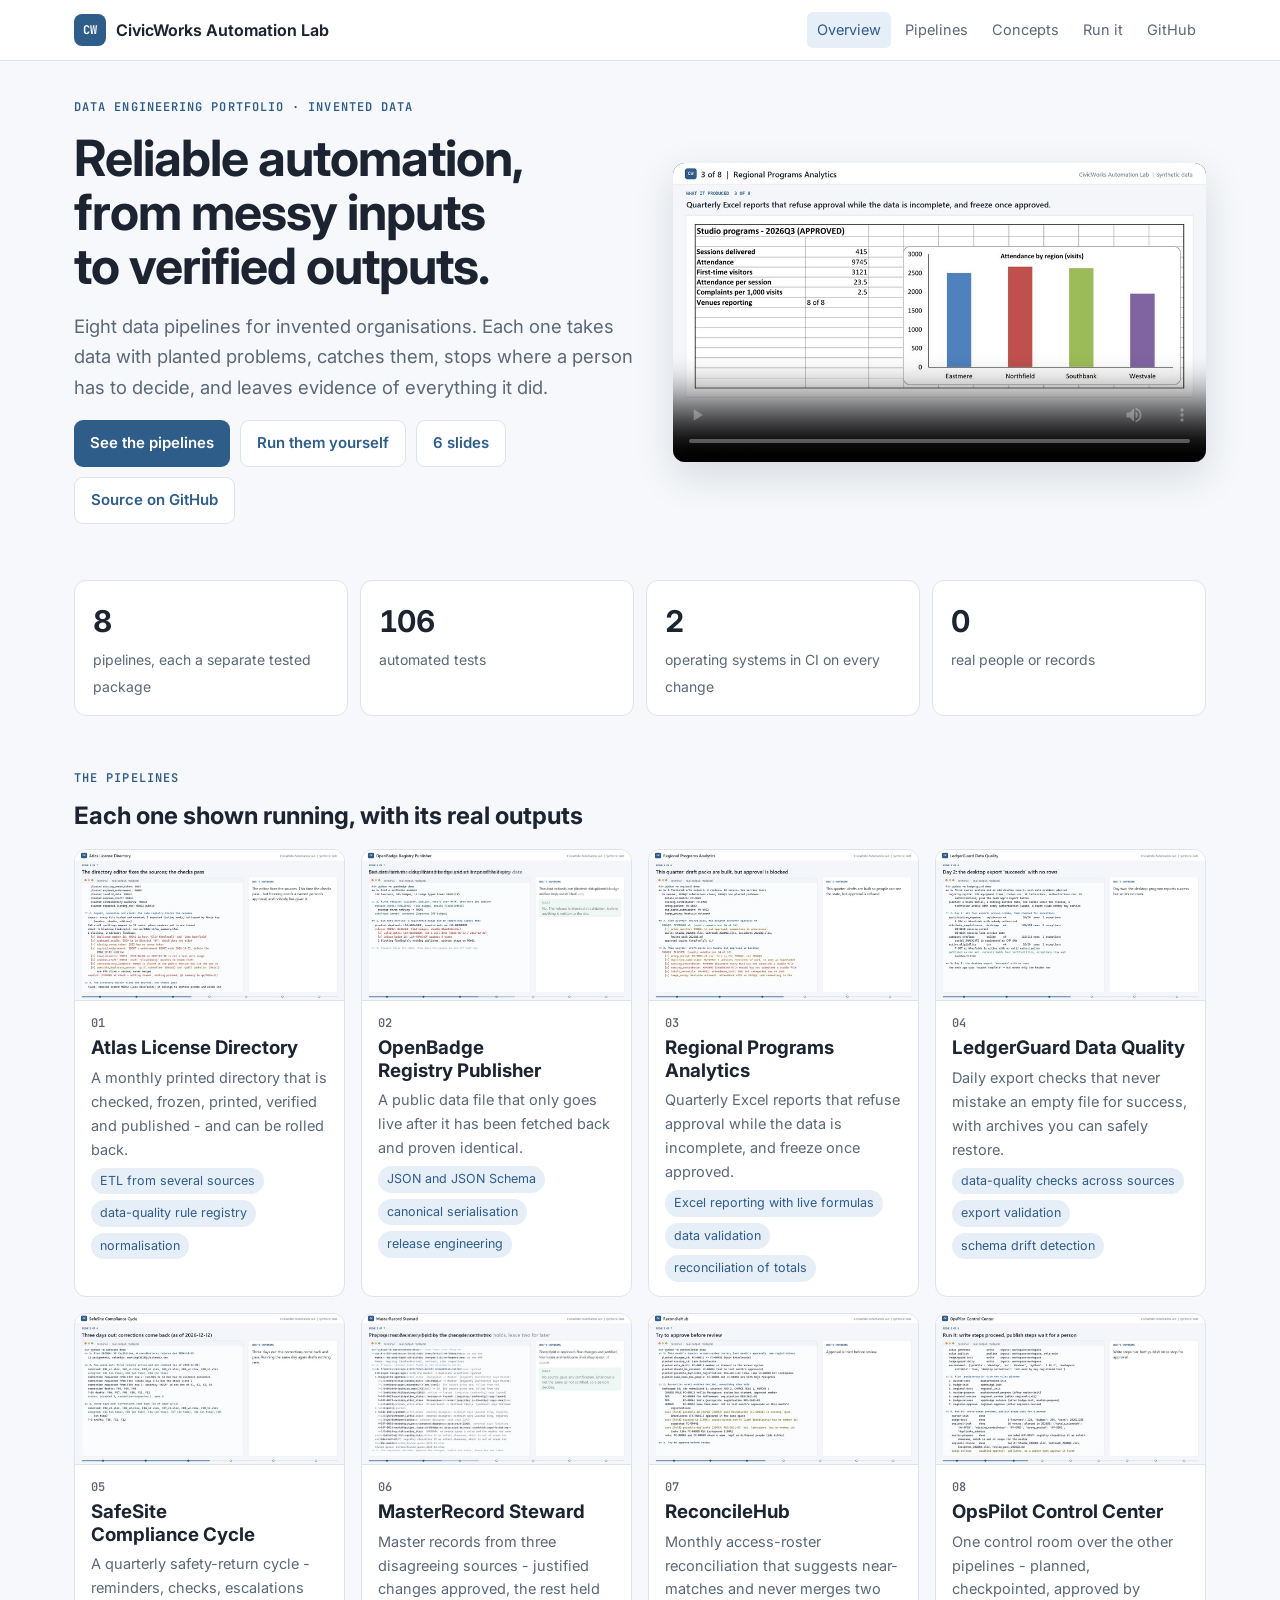
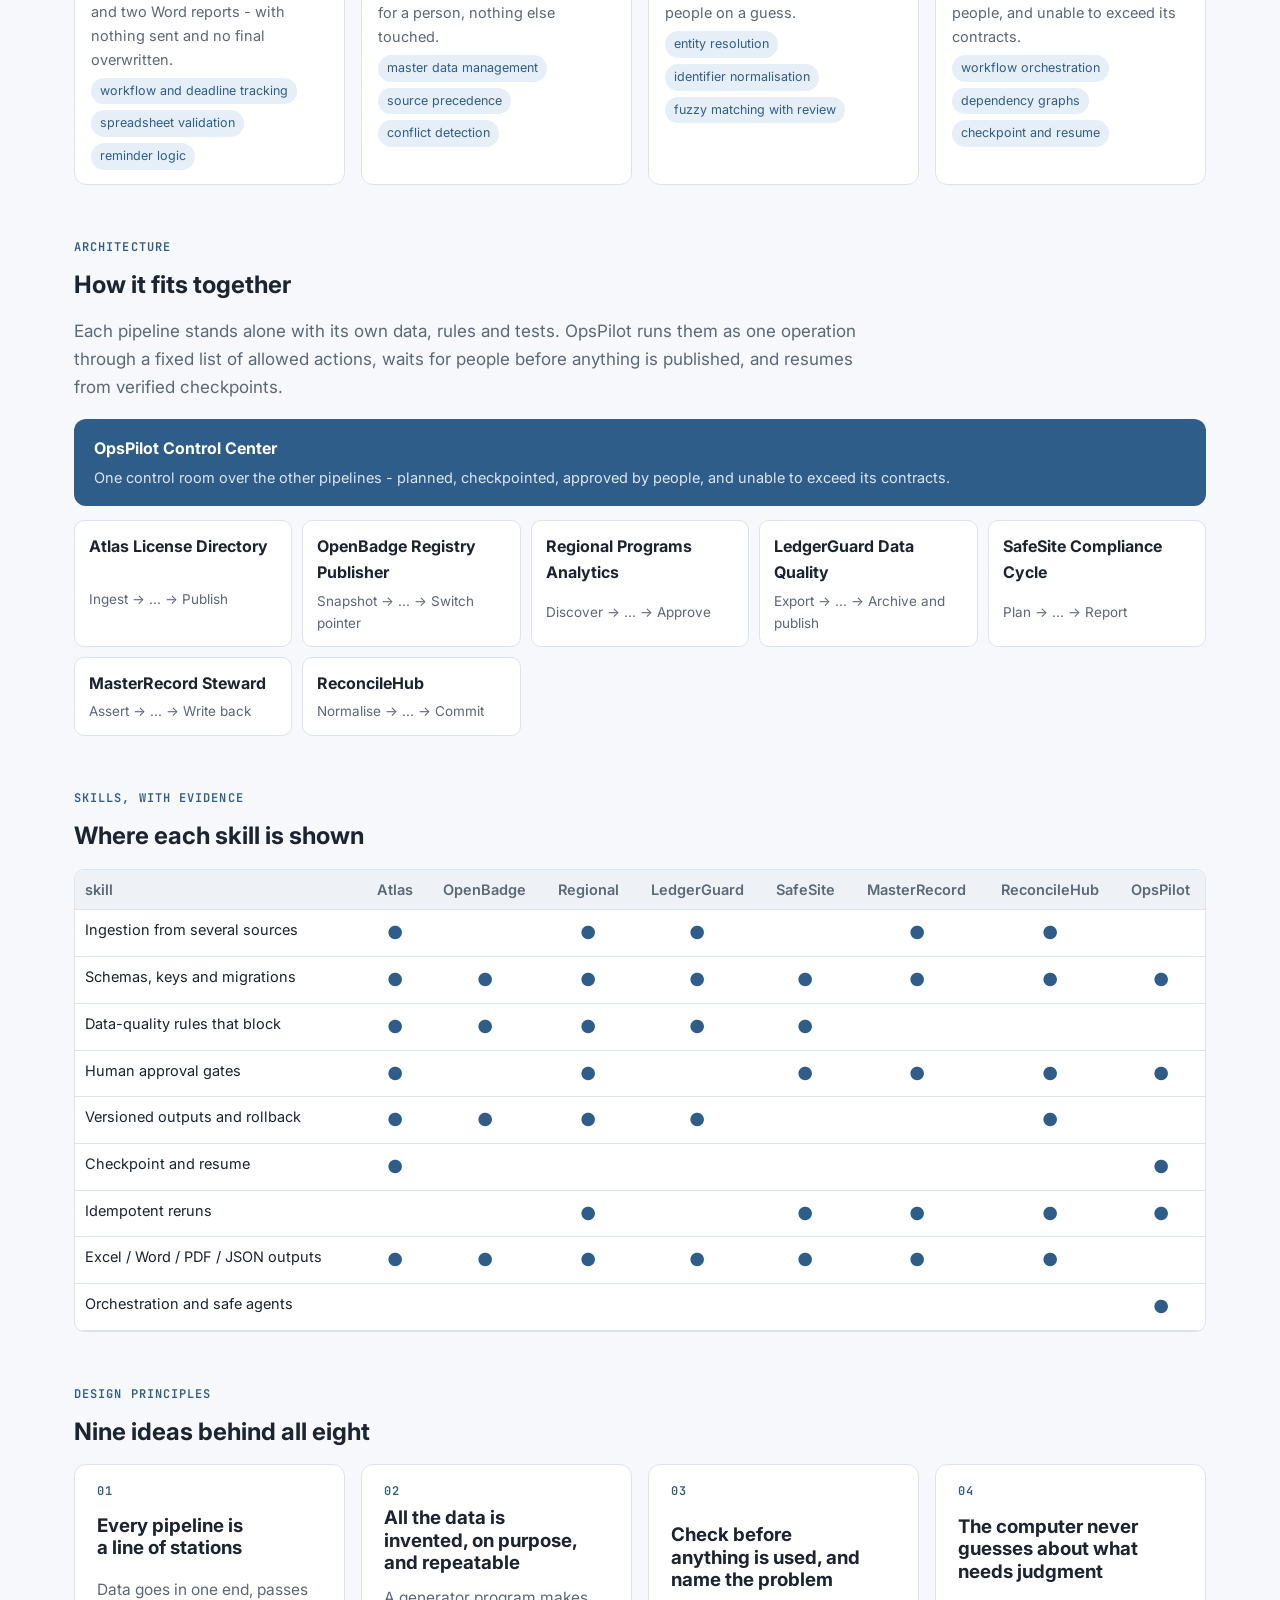
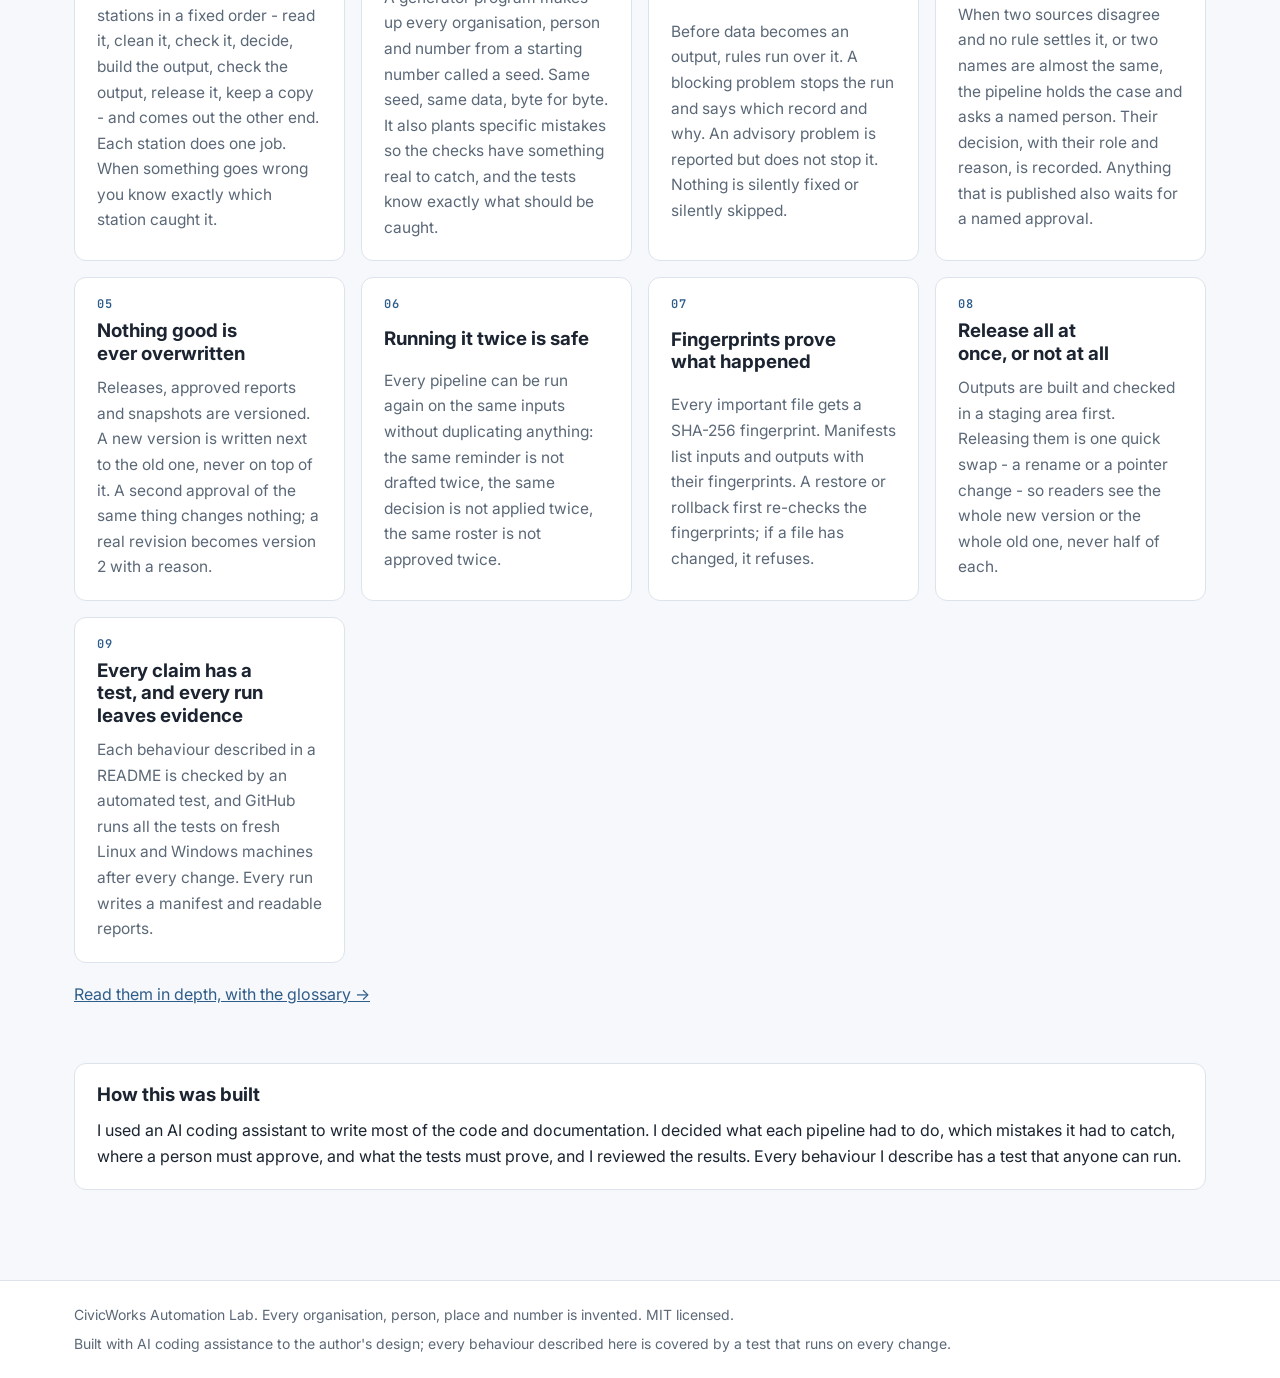
==== docs/index.html @ 3dd5e1bd "Presentation site, CivicWorks Lab, plain-language guides and narrated videos - docs/: GitHub Pages s" ====
<!doctype html><html lang="en"><head><meta charset="utf-8">
<meta name="viewport" content="width=device-width, initial-scale=1"><title>CivicWorks Automation Lab</title>
<meta name="description" content="Eight tested data pipelines on invented data: validation, approvals, rollback, orchestration.">
<link rel="preconnect" href="https://fonts.googleapis.com"><link rel="stylesheet" href="https://fonts.googleapis.com/css2?family=Inter:wght@400;500;600;700&family=JetBrains+Mono:wght@400;600&display=swap">
<link rel="stylesheet" href="assets/site.css"></head><body>
<header class="top"><div class="in"><a class="brand" href="index.html"><i>CW</i>CivicWorks Automation Lab</a><nav><a href="index.html" class="on">Overview</a><a href="index.html#pipelines" class="">Pipelines</a><a href="learn.html" class="">Concepts</a><a href="run.html" class="">Run it</a><a href="https://github.com/data-dl/civicworks-automation-lab" class="">GitHub</a></nav></div></header>
<main>
<section class="hero"><div style="display:grid;gap:18px"><span class="eyebrow">Data engineering portfolio &middot; invented data</span>
  <h1>Reliable automation, from messy inputs to verified outputs.</h1>
  <p class="lede">Eight data pipelines for invented organisations. Each one takes data with planted problems, catches them,
  stops where a person has to decide, and leaves evidence of everything it did.</p>
  <div class="ctas"><a class="btn" href="#pipelines">See the pipelines</a><a class="btn ghost" href="run.html">Run them yourself</a><a class="btn ghost" href="slides.html">6 slides</a>
  <a class="btn ghost" href="https://github.com/data-dl/civicworks-automation-lab">Source on GitHub</a></div></div>
  <video controls preload="metadata" poster="videos/overview-poster.jpg" src="videos/overview.mp4"></video></section>
<section class="stats"><div class="stat"><b>8</b><span>pipelines, each a separate tested package</span></div>
  <div class="stat"><b>106</b><span>automated tests</span></div><div class="stat"><b>2</b><span>operating systems in CI on every change</span></div>
  <div class="stat"><b>0</b><span>real people or records</span></div></section>
<section id="pipelines"><span class="eyebrow">The pipelines</span><h2>Each one shown running, with its real outputs</h2>
  <div class="grid"><a class="card" href="p/atlas.html"><img src="videos/atlas-poster.jpg" alt="" loading="lazy">
      <div class="b"><span class="n">01</span><h3>Atlas License Directory</h3><p>A monthly printed directory that is checked, frozen, printed, verified and published - and can be rolled back.</p>
      <div class="chips"><span class="chip">ETL from several sources</span><span class="chip">data-quality rule registry</span><span class="chip">normalisation</span></div></div></a><a class="card" href="p/openbadge.html"><img src="videos/openbadge-poster.jpg" alt="" loading="lazy">
      <div class="b"><span class="n">02</span><h3>OpenBadge Registry Publisher</h3><p>A public data file that only goes live after it has been fetched back and proven identical.</p>
      <div class="chips"><span class="chip">JSON and JSON Schema</span><span class="chip">canonical serialisation</span><span class="chip">release engineering</span></div></div></a><a class="card" href="p/regional.html"><img src="videos/regional-poster.jpg" alt="" loading="lazy">
      <div class="b"><span class="n">03</span><h3>Regional Programs Analytics</h3><p>Quarterly Excel reports that refuse approval while the data is incomplete, and freeze once approved.</p>
      <div class="chips"><span class="chip">Excel reporting with live formulas</span><span class="chip">data validation</span><span class="chip">reconciliation of totals</span></div></div></a><a class="card" href="p/ledgerguard.html"><img src="videos/ledgerguard-poster.jpg" alt="" loading="lazy">
      <div class="b"><span class="n">04</span><h3>LedgerGuard Data Quality</h3><p>Daily export checks that never mistake an empty file for success, with archives you can safely restore.</p>
      <div class="chips"><span class="chip">data-quality checks across sources</span><span class="chip">export validation</span><span class="chip">schema drift detection</span></div></div></a><a class="card" href="p/safesite.html"><img src="videos/safesite-poster.jpg" alt="" loading="lazy">
      <div class="b"><span class="n">05</span><h3>SafeSite Compliance Cycle</h3><p>A quarterly safety-return cycle - reminders, checks, escalations and two Word reports - with nothing sent and no final overwritten.</p>
      <div class="chips"><span class="chip">workflow and deadline tracking</span><span class="chip">spreadsheet validation</span><span class="chip">reminder logic</span></div></div></a><a class="card" href="p/masterrecord.html"><img src="videos/masterrecord-poster.jpg" alt="" loading="lazy">
      <div class="b"><span class="n">06</span><h3>MasterRecord Steward</h3><p>Master records from three disagreeing sources - justified changes approved, the rest held for a person, nothing else touched.</p>
      <div class="chips"><span class="chip">master data management</span><span class="chip">source precedence</span><span class="chip">conflict detection</span></div></div></a><a class="card" href="p/reconcilehub.html"><img src="videos/reconcilehub-poster.jpg" alt="" loading="lazy">
      <div class="b"><span class="n">07</span><h3>ReconcileHub</h3><p>Monthly access-roster reconciliation that suggests near-matches and never merges two people on a guess.</p>
      <div class="chips"><span class="chip">entity resolution</span><span class="chip">identifier normalisation</span><span class="chip">fuzzy matching with review</span></div></div></a><a class="card" href="p/opspilot.html"><img src="videos/opspilot-poster.jpg" alt="" loading="lazy">
      <div class="b"><span class="n">08</span><h3>OpsPilot Control Center</h3><p>One control room over the other pipelines - planned, checkpointed, approved by people, and unable to exceed its contracts.</p>
      <div class="chips"><span class="chip">workflow orchestration</span><span class="chip">dependency graphs</span><span class="chip">checkpoint and resume</span></div></div></a></div></section>
<section><span class="eyebrow">Architecture</span><h2>How it fits together</h2>
  <p class="lede">Each pipeline stands alone with its own data, rules and tests. OpsPilot runs them as one operation through a fixed list of
  allowed actions, waits for people before anything is published, and resumes from verified checkpoints.</p><div class="arch"><div class="ops"><b>OpsPilot Control Center</b><span>One control room over the other pipelines - planned, checkpointed, approved by people, and unable to exceed its contracts.</span></div>
      <div class="row"><a class="p" href="p/atlas.html"><b>Atlas License Directory</b><span>Ingest &rarr; ... &rarr; Publish</span></a><a class="p" href="p/openbadge.html"><b>OpenBadge Registry Publisher</b><span>Snapshot &rarr; ... &rarr; Switch pointer</span></a><a class="p" href="p/regional.html"><b>Regional Programs Analytics</b><span>Discover &rarr; ... &rarr; Approve</span></a><a class="p" href="p/ledgerguard.html"><b>LedgerGuard Data Quality</b><span>Export &rarr; ... &rarr; Archive and publish</span></a><a class="p" href="p/safesite.html"><b>SafeSite Compliance Cycle</b><span>Plan &rarr; ... &rarr; Report</span></a><a class="p" href="p/masterrecord.html"><b>MasterRecord Steward</b><span>Assert &rarr; ... &rarr; Write back</span></a><a class="p" href="p/reconcilehub.html"><b>ReconcileHub</b><span>Normalise &rarr; ... &rarr; Commit</span></a></div></div></section>
<section><span class="eyebrow">Skills, with evidence</span><h2>Where each skill is shown</h2><div class="scroll"><table class="matrix"><tr><th>skill</th><th>Atlas</th><th>OpenBadge</th><th>Regional</th><th>LedgerGuard</th><th>SafeSite</th><th>MasterRecord</th><th>ReconcileHub</th><th>OpsPilot</th></tr><tr><td>Ingestion from several sources</td><td><span class=dot>&#9679;</span></td><td></td><td><span class=dot>&#9679;</span></td><td><span class=dot>&#9679;</span></td><td></td><td><span class=dot>&#9679;</span></td><td><span class=dot>&#9679;</span></td><td></td></tr><tr><td>Schemas, keys and migrations</td><td><span class=dot>&#9679;</span></td><td><span class=dot>&#9679;</span></td><td><span class=dot>&#9679;</span></td><td><span class=dot>&#9679;</span></td><td><span class=dot>&#9679;</span></td><td><span class=dot>&#9679;</span></td><td><span class=dot>&#9679;</span></td><td><span class=dot>&#9679;</span></td></tr><tr><td>Data-quality rules that block</td><td><span class=dot>&#9679;</span></td><td><span class=dot>&#9679;</span></td><td><span class=dot>&#9679;</span></td><td><span class=dot>&#9679;</span></td><td><span class=dot>&#9679;</span></td><td></td><td></td><td></td></tr><tr><td>Human approval gates</td><td><span class=dot>&#9679;</span></td><td></td><td><span class=dot>&#9679;</span></td><td></td><td><span class=dot>&#9679;</span></td><td><span class=dot>&#9679;</span></td><td><span class=dot>&#9679;</span></td><td><span class=dot>&#9679;</span></td></tr><tr><td>Versioned outputs and rollback</td><td><span class=dot>&#9679;</span></td><td><span class=dot>&#9679;</span></td><td><span class=dot>&#9679;</span></td><td><span class=dot>&#9679;</span></td><td></td><td></td><td><span class=dot>&#9679;</span></td><td></td></tr><tr><td>Checkpoint and resume</td><td><span class=dot>&#9679;</span></td><td></td><td></td><td></td><td></td><td></td><td></td><td><span class=dot>&#9679;</span></td></tr><tr><td>Idempotent reruns</td><td></td><td></td><td><span class=dot>&#9679;</span></td><td></td><td><span class=dot>&#9679;</span></td><td><span class=dot>&#9679;</span></td><td><span class=dot>&#9679;</span></td><td><span class=dot>&#9679;</span></td></tr><tr><td>Excel / Word / PDF / JSON outputs</td><td><span class=dot>&#9679;</span></td><td><span class=dot>&#9679;</span></td><td><span class=dot>&#9679;</span></td><td><span class=dot>&#9679;</span></td><td><span class=dot>&#9679;</span></td><td><span class=dot>&#9679;</span></td><td><span class=dot>&#9679;</span></td><td></td></tr><tr><td>Orchestration and safe agents</td><td></td><td></td><td></td><td></td><td></td><td></td><td></td><td><span class=dot>&#9679;</span></td></tr></table></div></section>
<section><span class="eyebrow">Design principles</span><h2>Nine ideas behind all eight</h2><div class="grid"><div class="panel"><span class="eyebrow">01</span><h3>Every pipeline is a line of stations</h3><p class="lede" style="font-size:15.5px">Data goes in one end, passes stations in a fixed order - read it, clean it, check it, decide, build the output, check the output, release it, keep a copy - and comes out the other end. Each station does one job. When something goes wrong you know exactly which station caught it.</p></div><div class="panel"><span class="eyebrow">02</span><h3>All the data is invented, on purpose, and repeatable</h3><p class="lede" style="font-size:15.5px">A generator program makes up every organisation, person and number from a starting number called a seed. Same seed, same data, byte for byte. It also plants specific mistakes so the checks have something real to catch, and the tests know exactly what should be caught.</p></div><div class="panel"><span class="eyebrow">03</span><h3>Check before anything is used, and name the problem</h3><p class="lede" style="font-size:15.5px">Before data becomes an output, rules run over it. A blocking problem stops the run and says which record and why. An advisory problem is reported but does not stop it. Nothing is silently fixed or silently skipped.</p></div><div class="panel"><span class="eyebrow">04</span><h3>The computer never guesses about what needs judgment</h3><p class="lede" style="font-size:15.5px">When two sources disagree and no rule settles it, or two names are almost the same, the pipeline holds the case and asks a named person. Their decision, with their role and reason, is recorded. Anything that is published also waits for a named approval.</p></div><div class="panel"><span class="eyebrow">05</span><h3>Nothing good is ever overwritten</h3><p class="lede" style="font-size:15.5px">Releases, approved reports and snapshots are versioned. A new version is written next to the old one, never on top of it. A second approval of the same thing changes nothing; a real revision becomes version 2 with a reason.</p></div><div class="panel"><span class="eyebrow">06</span><h3>Running it twice is safe</h3><p class="lede" style="font-size:15.5px">Every pipeline can be run again on the same inputs without duplicating anything: the same reminder is not drafted twice, the same decision is not applied twice, the same roster is not approved twice.</p></div><div class="panel"><span class="eyebrow">07</span><h3>Fingerprints prove what happened</h3><p class="lede" style="font-size:15.5px">Every important file gets a SHA-256 fingerprint. Manifests list inputs and outputs with their fingerprints. A restore or rollback first re-checks the fingerprints; if a file has changed, it refuses.</p></div><div class="panel"><span class="eyebrow">08</span><h3>Release all at once, or not at all</h3><p class="lede" style="font-size:15.5px">Outputs are built and checked in a staging area first. Releasing them is one quick swap - a rename or a pointer change - so readers see the whole new version or the whole old one, never half of each.</p></div><div class="panel"><span class="eyebrow">09</span><h3>Every claim has a test, and every run leaves evidence</h3><p class="lede" style="font-size:15.5px">Each behaviour described in a README is checked by an automated test, and GitHub runs all the tests on fresh Linux and Windows machines after every change. Every run writes a manifest and readable reports.</p></div></div>
  <p><a href="learn.html">Read them in depth, with the glossary &rarr;</a></p></section>
<section class="panel"><h3>How this was built</h3><p>I used an AI coding assistant to write most of the code and documentation. I decided what each pipeline had to do, which mistakes it had to catch, where a person must approve, and what the tests must prove, and I reviewed the results. Every behaviour I describe has a test that anyone can run.</p></section>
</main>
<footer><div class="in"><span>CivicWorks Automation Lab. Every organisation, person, place and number is invented. MIT licensed.</span>
<span>Built with AI coding assistance to the author's design; every behaviour described here is covered by a test that runs on every change.</span></div></footer>
</body></html>
---- docs/assets/site.css ----
:root{--bg:#f6f8fb;--panel:#fff;--ink:#1b2430;--muted:#5b6877;--line:#dde3ea;--soft:#eef2f7;--accent:#2f5d8a;
--accent-soft:#e6eef7;--ok:#2d6f57;--warn:#8a6214;--bad:#a8402f;--sans:"Inter","Segoe UI",system-ui,-apple-system,sans-serif;
--mono:"JetBrains Mono","Cascadia Mono",Consolas,monospace}
*{box-sizing:border-box}body{margin:0;background:var(--bg);color:var(--ink);font:16px/1.65 var(--sans)}
a{color:var(--accent)}h1,h2,h3{line-height:1.2;text-wrap:balance;margin:0}p{margin:0}
.top{position:sticky;top:0;z-index:5;background:rgba(255,255,255,.94);backdrop-filter:blur(8px);border-bottom:1px solid var(--line)}
.top .in{max-width:1180px;margin:0 auto;padding:12px 24px;display:flex;align-items:center;gap:22px}
.brand{display:flex;align-items:center;gap:10px;text-decoration:none;color:var(--ink);font-weight:650}
.brand i{width:32px;height:32px;border-radius:8px;background:var(--accent);color:#fff;display:grid;place-items:center;
font:700 12px var(--mono);font-style:normal}
.top nav{display:flex;gap:4px;flex-wrap:wrap;margin-left:auto}.top nav a{padding:6px 10px;border-radius:6px;text-decoration:none;
color:var(--muted);font-size:14.5px}.top nav a:hover,.top nav a.on{background:var(--accent-soft);color:var(--accent)}
main{max-width:1180px;margin:0 auto;padding:40px 24px 90px;display:grid;gap:56px}
section{display:grid;gap:18px;min-width:0}
.eyebrow{font:600 12px/1 var(--mono);letter-spacing:.09em;text-transform:uppercase;color:var(--accent)}
.hero{display:grid;grid-template-columns:minmax(0,1.05fr) minmax(0,1fr);gap:40px;align-items:center}
.hero h1{font-size:clamp(32px,4.4vw,50px);letter-spacing:-.02em;line-height:1.08}
.hero .lede{font-size:18.5px;color:var(--muted);max-width:60ch}
.lede{color:var(--muted);font-size:17px;max-width:72ch}
.ctas{display:flex;gap:10px;flex-wrap:wrap}
.btn{display:inline-flex;align-items:center;gap:8px;padding:10px 16px;border-radius:9px;background:var(--accent);color:#fff;
text-decoration:none;font-weight:600;font-size:15px}.btn.ghost{background:var(--panel);color:var(--accent);border:1px solid var(--line)}
video{width:100%;border-radius:12px;background:#0e1520;aspect-ratio:16/9;box-shadow:0 14px 40px rgba(27,36,48,.14)}
.stats{display:grid;grid-template-columns:repeat(auto-fit,minmax(160px,1fr));gap:12px}
.stat{background:var(--panel);border:1px solid var(--line);border-radius:12px;padding:16px 18px}
.stat b{display:block;font-size:30px;letter-spacing:-.02em;font-variant-numeric:tabular-nums}.stat span{color:var(--muted);font-size:14px}
.grid{display:grid;grid-template-columns:repeat(auto-fill,minmax(270px,1fr));gap:16px}
.card{background:var(--panel);border:1px solid var(--line);border-radius:12px;overflow:hidden;display:grid;align-content:start;min-width:0}
a.card{text-decoration:none;color:var(--ink);transition:transform .15s,border-color .15s}a.card:hover{transform:translateY(-2px);border-color:var(--accent)}
.card img{width:100%;aspect-ratio:16/9;object-fit:cover;display:block;border-bottom:1px solid var(--line)}
.card .b{padding:14px 16px;display:grid;gap:6px}.card .n{font:600 12px var(--mono);color:var(--muted)}.card p{color:var(--muted);font-size:14.5px}
.chips{display:flex;flex-wrap:wrap;gap:6px}.chip{font-size:12.5px;padding:3px 9px;border-radius:99px;background:var(--accent-soft);color:var(--accent)}
.panel{background:var(--panel);border:1px solid var(--line);border-radius:12px;padding:20px 22px;display:grid;gap:10px;min-width:0}
.two{display:grid;grid-template-columns:minmax(0,1fr) minmax(0,1fr);gap:16px}
.flow{display:grid;grid-template-columns:repeat(auto-fit,minmax(150px,1fr));gap:10px;counter-reset:s}
.flow div{background:var(--panel);border:1px solid var(--line);border-radius:10px;padding:12px 14px;display:grid;gap:4px;position:relative}
.flow div::before{counter-increment:s;content:counter(s);font:600 12px var(--mono);color:var(--accent)}
.flow b{font-size:15px}.flow span{font-size:14px;color:var(--muted)}.flow small{font:12px var(--mono);color:var(--accent)}
table{border-collapse:collapse;width:100%;font-size:14.5px}th,td{text-align:left;padding:8px 10px;border-bottom:1px solid var(--line);vertical-align:top}
th{color:var(--muted);font-weight:600;background:var(--soft)}.scroll{overflow-x:auto;border:1px solid var(--line);border-radius:10px;background:var(--panel)}
code{font:13.5px var(--mono);background:var(--soft);padding:1px 5px;border-radius:4px}
pre{font:13.5px/1.6 var(--mono);background:#f9fbfd;border:1px solid var(--line);border-radius:10px;padding:14px 16px;overflow-x:auto;margin:0}
.erd{display:grid;grid-template-columns:repeat(auto-fill,minmax(250px,1fr));gap:12px}
.erd .t{background:var(--panel);border:1px solid var(--line);border-radius:10px;overflow:hidden}
.erd h4{margin:0;padding:8px 12px;background:var(--accent-soft);color:var(--accent);font:600 14px var(--mono)}
.erd ul{list-style:none;margin:0;padding:8px 12px;font:12.8px/1.7 var(--mono)}.erd .pk{color:var(--accent);font-weight:700}
.erd .fk{color:var(--warn)}.erd em{font-style:normal;color:var(--muted)}
.gallery{display:grid;gap:22px}.gallery figure{margin:0;background:var(--panel);border:1px solid var(--line);border-radius:12px;overflow:hidden}
.gallery img{width:100%;display:block;max-height:640px;object-fit:contain;object-position:top;background:#fff}
.gallery figcaption{padding:10px 14px;color:var(--muted);font-size:14.5px;border-top:1px solid var(--line)}
.decision{background:var(--panel);border:1px solid var(--line);border-left:4px solid var(--accent);border-radius:0 10px 10px 0;padding:14px 18px;display:grid;gap:4px}
.decision .vs{color:var(--muted);font-size:14px}
.qa{background:var(--panel);border:1px solid var(--line);border-radius:10px;padding:14px 18px;display:grid;gap:8px}
.qa b{font-size:15.5px}.qa p{background:var(--soft);padding:8px 12px;border-radius:7px;font-size:15px}
.qa small{display:block;font:600 11px var(--mono);letter-spacing:.06em;text-transform:uppercase;color:var(--accent)}
.arch{display:grid;gap:14px}.arch .ops{background:var(--accent);color:#fff;border-radius:12px;padding:16px 20px;display:grid;gap:4px}
.arch .ops span{color:#dbe6f2;font-size:14.5px}.arch .row{display:grid;grid-template-columns:repeat(auto-fit,minmax(200px,1fr));gap:10px}
.arch .p{background:var(--panel);border:1px solid var(--line);border-radius:10px;padding:12px 14px;display:grid;gap:4px;text-decoration:none;color:var(--ink)}
.arch .p span{color:var(--muted);font-size:13.5px}
.matrix td,.matrix th{text-align:center}.matrix td:first-child,.matrix th:first-child{text-align:left}.dot{color:var(--accent);font-size:18px}
.gloss{display:grid;grid-template-columns:repeat(auto-fill,minmax(300px,1fr));gap:10px}
.gloss div{background:var(--panel);border:1px solid var(--line);border-radius:10px;padding:12px 14px}.gloss b{display:block}
.gloss span{color:var(--muted);font-size:14.5px}.gloss i{display:block;font-style:normal;color:var(--accent);font-size:13.5px;margin-top:4px}
.stepnav{display:flex;flex-wrap:wrap;gap:6px}.stepnav button{width:34px;height:34px;border-radius:50%;border:1px solid var(--line);
background:var(--panel);color:var(--muted);font:600 13px var(--mono);cursor:pointer}.stepnav button.on{background:var(--accent);color:#fff;border-color:var(--accent)}
.pred{background:#f7eedb;border-radius:8px;padding:10px 14px}.ans{background:#e4f1ec;border-radius:8px;padding:10px 14px}
.term{max-height:380px;white-space:pre-wrap}.term .bad{color:var(--bad)}.term .ok{color:var(--ok)}.term .warn{color:var(--warn)}
button.btn{border:none;cursor:pointer;font:inherit}button.btn.ghost{border:1px solid var(--line)}button:disabled{opacity:.4;cursor:default}
.deck{position:fixed;inset:0;background:var(--bg);display:grid;grid-template-rows:1fr auto}.slide{display:none;padding:6vh 8vw;align-content:center;gap:22px}
.slide.on{display:grid}.slide h1{font-size:clamp(34px,5vw,58px);letter-spacing:-.02em}.slide .lede{font-size:clamp(17px,1.6vw,21px)}
.deckbar{display:flex;justify-content:space-between;align-items:center;padding:12px 24px;border-top:1px solid var(--line);background:var(--panel);color:var(--muted)}
footer{border-top:1px solid var(--line);background:var(--panel)}footer .in{max-width:1180px;margin:0 auto;padding:22px 24px;color:var(--muted);font-size:14px;display:grid;gap:6px}
@media(max-width:860px){.hero,.two{grid-template-columns:1fr}.top .in{flex-wrap:wrap}}
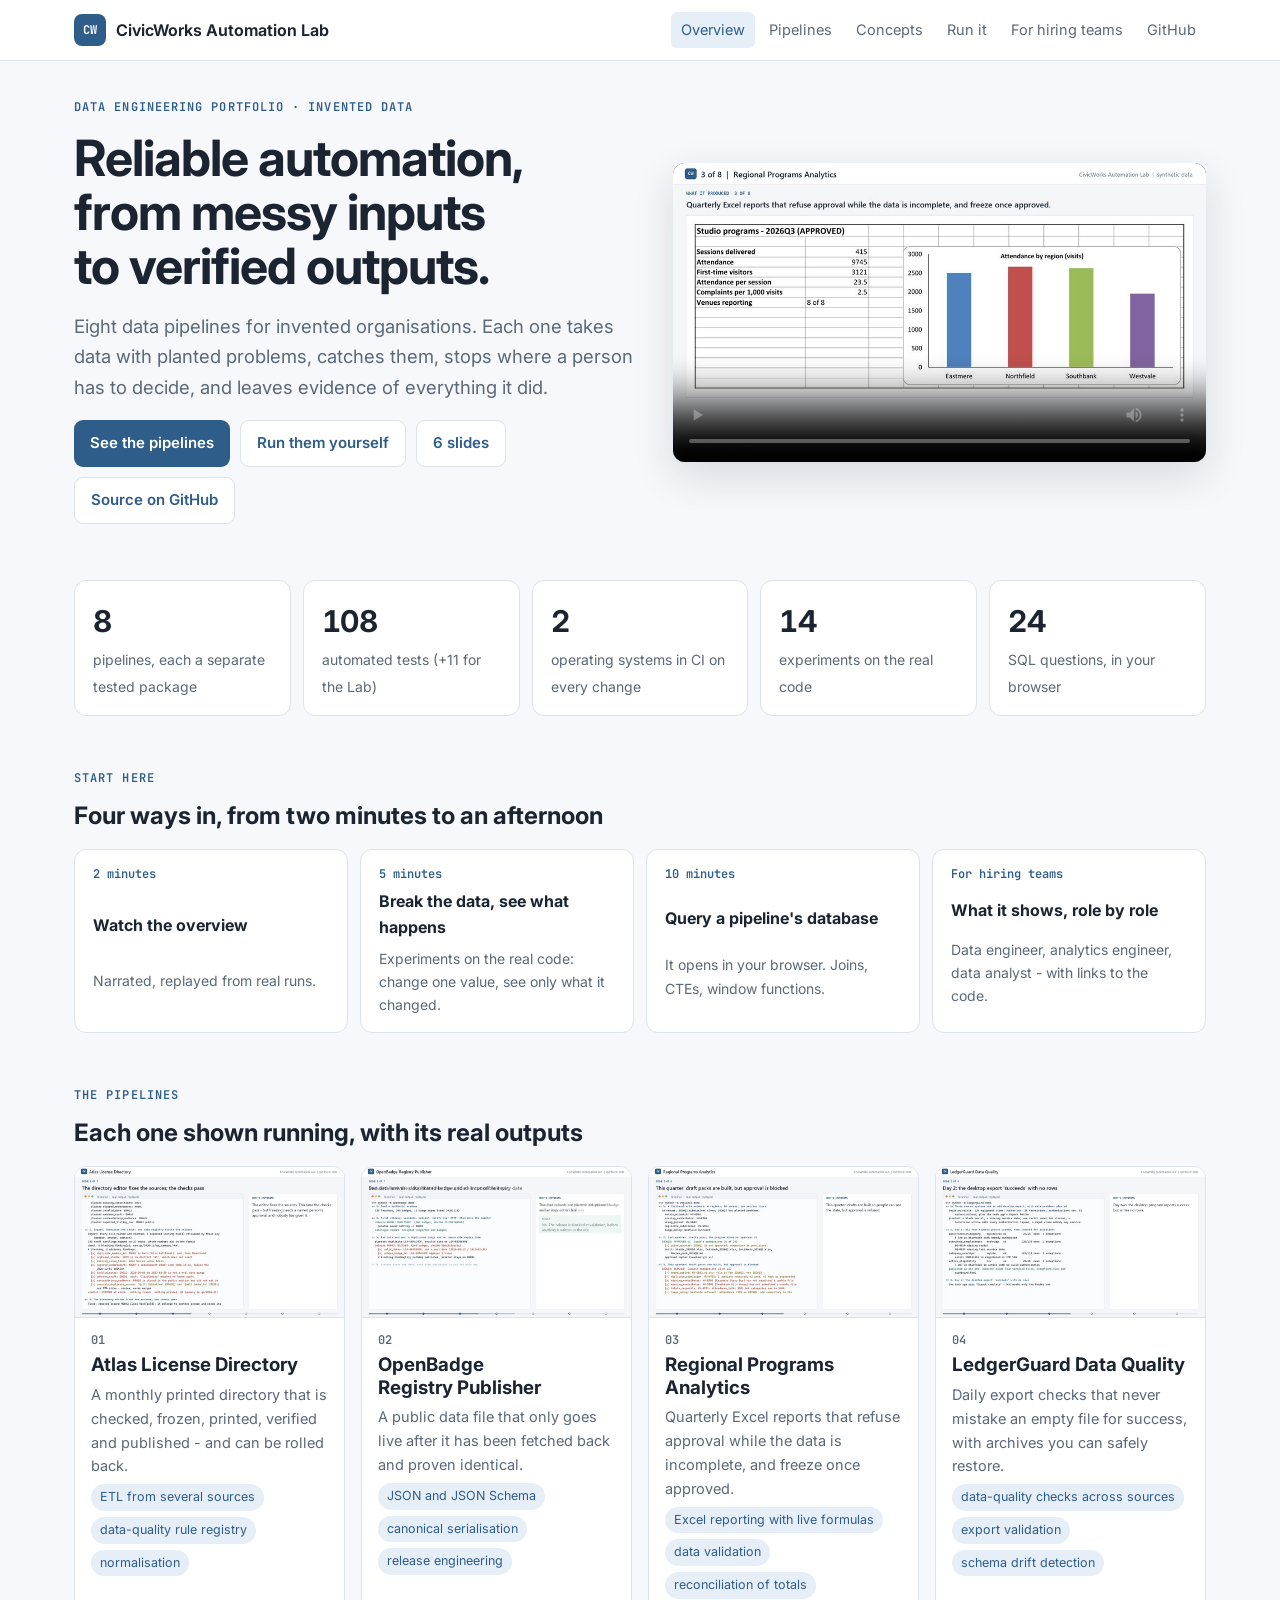
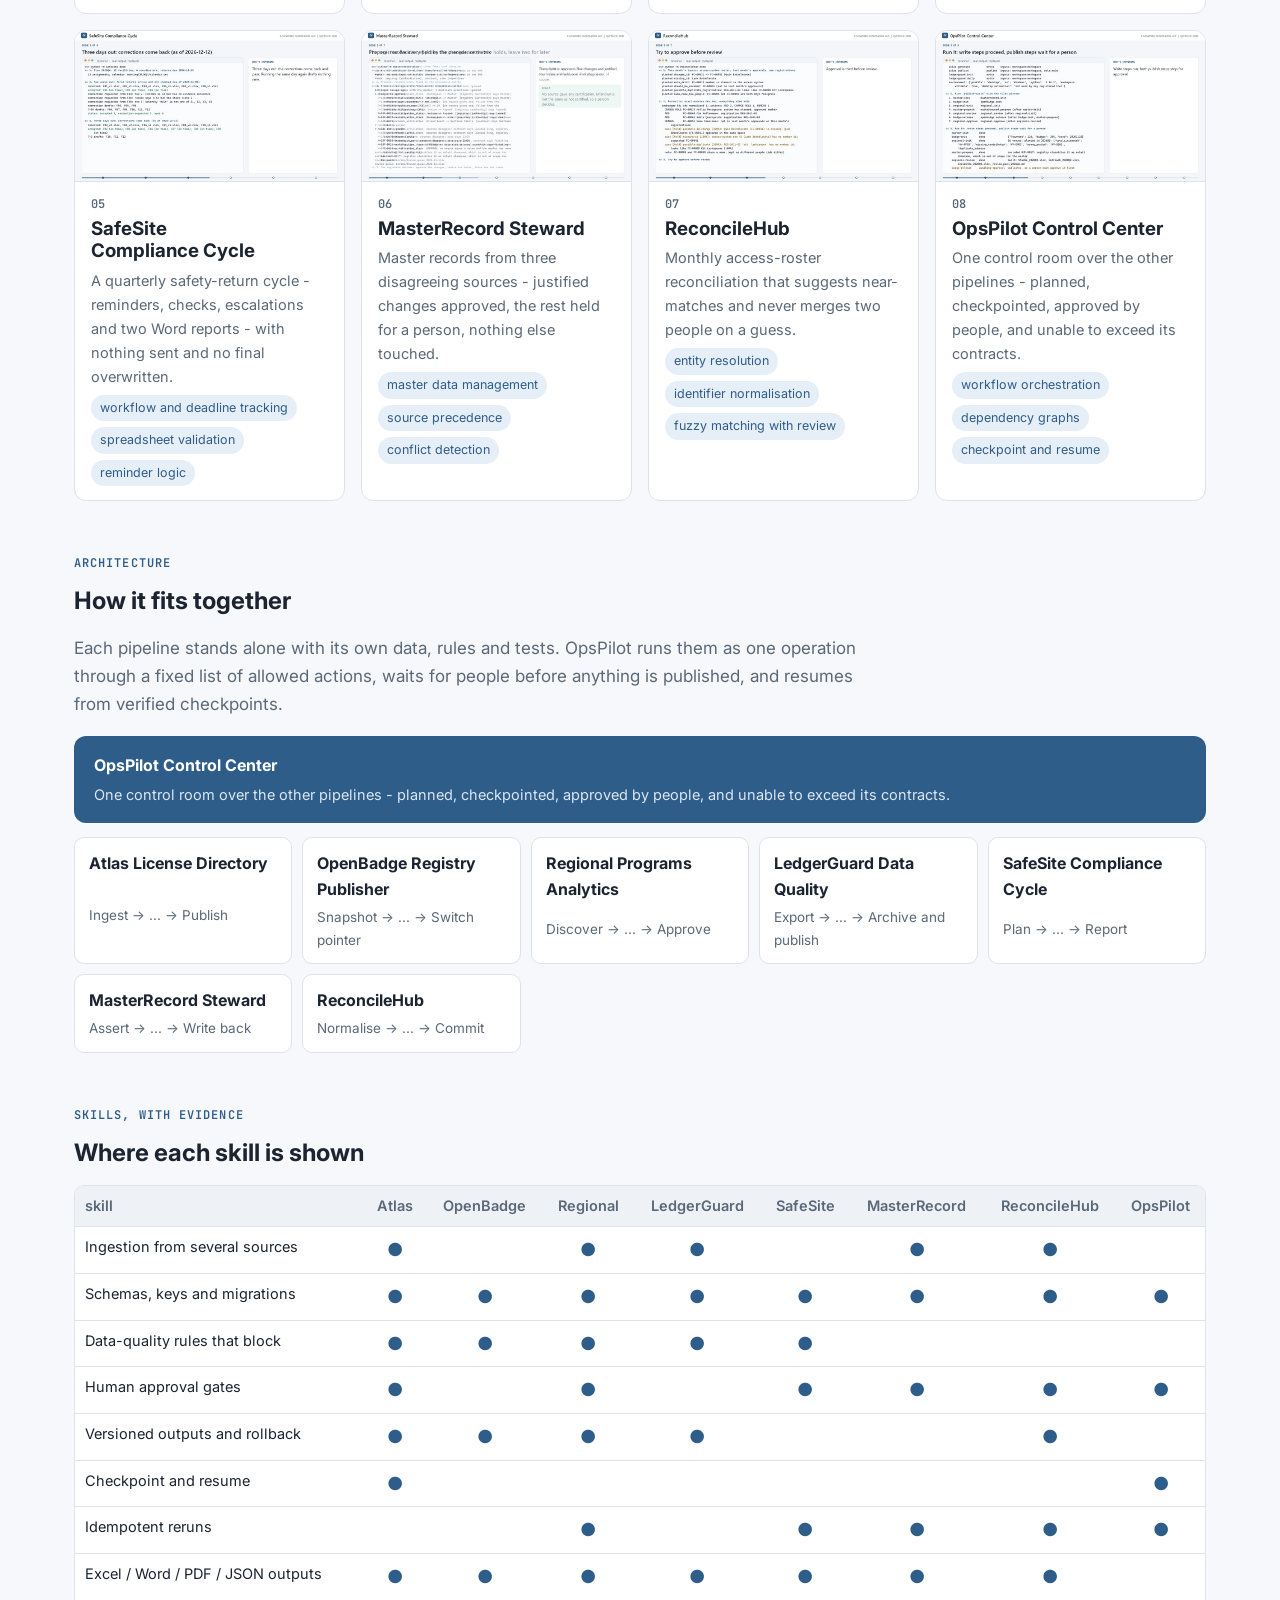
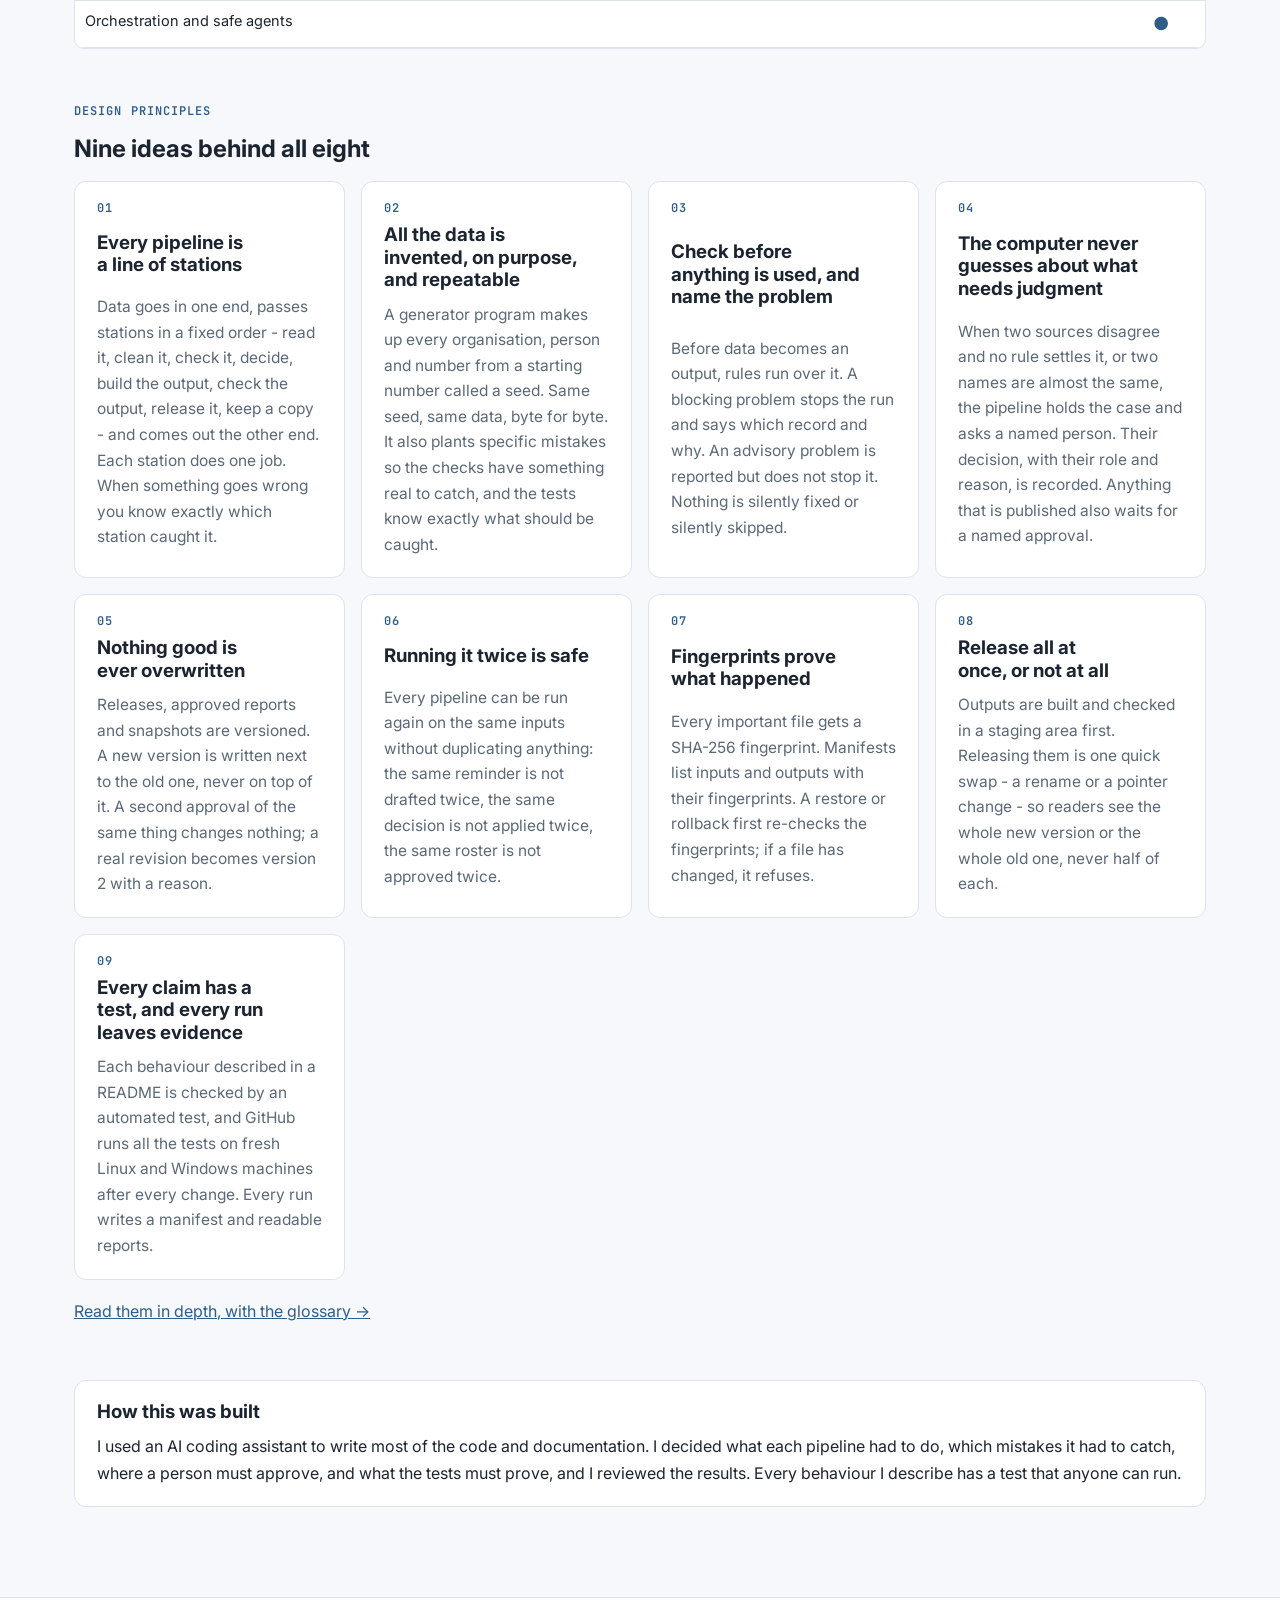
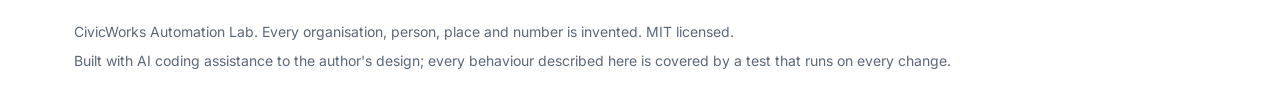
==== commit 17b9fd3c: "Experiments, SQL console, one-command setup, role guide - and the bugs they found Learning and tryin" ====
--- a/docs/index.html
+++ b/docs/index.html
@@ -3,9 +3,9 @@
 <meta name="description" content="Eight tested data pipelines on invented data: validation, approvals, rollback, orchestration.">
 <link rel="preconnect" href="https://fonts.googleapis.com"><link rel="stylesheet" href="https://fonts.googleapis.com/css2?family=Inter:wght@400;500;600;700&family=JetBrains+Mono:wght@400;600&display=swap">
 <link rel="stylesheet" href="assets/site.css"></head><body>
-<header class="top"><div class="in"><a class="brand" href="index.html"><i>CW</i>CivicWorks Automation Lab</a><nav><a href="index.html" class="on">Overview</a><a href="index.html#pipelines" class="">Pipelines</a><a href="learn.html" class="">Concepts</a><a href="run.html" class="">Run it</a><a href="https://github.com/data-dl/civicworks-automation-lab" class="">GitHub</a></nav></div></header>
+<header class="top"><div class="in"><a class="brand" href="index.html"><i>CW</i>CivicWorks Automation Lab</a><nav><a href="index.html" class="on">Overview</a><a href="index.html#pipelines" class="">Pipelines</a><a href="learn.html" class="">Concepts</a><a href="run.html" class="">Run it</a><a href="roles.html" class="">For hiring teams</a><a href="https://github.com/data-dl/civicworks-automation-lab" class="">GitHub</a></nav></div></header>
 <main>
-<section class="hero"><div style="display:grid;gap:18px"><span class="eyebrow">Data engineering portfolio &middot; invented data</span>
+<section class="hero" id="overview"><div style="display:grid;gap:18px"><span class="eyebrow">Data engineering portfolio &middot; invented data</span>
   <h1>Reliable automation, from messy inputs to verified outputs.</h1>
   <p class="lede">Eight data pipelines for invented organisations. Each one takes data with planted problems, catches them,
   stops where a person has to decide, and leaves evidence of everything it did.</p>
@@ -13,8 +13,14 @@
   <a class="btn ghost" href="https://github.com/data-dl/civicworks-automation-lab">Source on GitHub</a></div></div>
   <video controls preload="metadata" poster="videos/overview-poster.jpg" src="videos/overview.mp4"></video></section>
 <section class="stats"><div class="stat"><b>8</b><span>pipelines, each a separate tested package</span></div>
-  <div class="stat"><b>106</b><span>automated tests</span></div><div class="stat"><b>2</b><span>operating systems in CI on every change</span></div>
-  <div class="stat"><b>0</b><span>real people or records</span></div></section>
+  <div class="stat"><b>108</b><span>automated tests (+11 for the Lab)</span></div><div class="stat"><b>2</b><span>operating systems in CI on every change</span></div>
+  <div class="stat"><b>14</b><span>experiments on the real code</span></div><div class="stat"><b>24</b><span>SQL questions, in your browser</span></div></section>
+<section><span class="eyebrow">Start here</span><h2>Four ways in, from two minutes to an afternoon</h2><div class="start">
+  <a href="#overview"><i>2 minutes</i><b>Watch the overview</b><span>Narrated, replayed from real runs.</span></a>
+  <a href="p/masterrecord.html#experiments"><i>5 minutes</i><b>Break the data, see what happens</b><span>Experiments on the real code: change one value, see only what it changed.</span></a>
+  <a href="p/regional.html#query"><i>10 minutes</i><b>Query a pipeline's database</b><span>It opens in your browser. Joins, CTEs, window functions.</span></a>
+  <a href="roles.html"><i>For hiring teams</i><b>What it shows, role by role</b><span>Data engineer, analytics engineer, data analyst - with links to the code.</span></a>
+</div></section>
 <section id="pipelines"><span class="eyebrow">The pipelines</span><h2>Each one shown running, with its real outputs</h2>
   <div class="grid"><a class="card" href="p/atlas.html"><img src="videos/atlas-poster.jpg" alt="" loading="lazy">
       <div class="b"><span class="n">01</span><h3>Atlas License Directory</h3><p>A monthly printed directory that is checked, frozen, printed, verified and published - and can be rolled back.</p>
--- a/docs/assets/site.css
+++ b/docs/assets/site.css
@@ -63,11 +63,28 @@
 .gloss span{color:var(--muted);font-size:14.5px}.gloss i{display:block;font-style:normal;color:var(--accent);font-size:13.5px;margin-top:4px}
 .stepnav{display:flex;flex-wrap:wrap;gap:6px}.stepnav button{width:34px;height:34px;border-radius:50%;border:1px solid var(--line);
 background:var(--panel);color:var(--muted);font:600 13px var(--mono);cursor:pointer}.stepnav button.on{background:var(--accent);color:#fff;border-color:var(--accent)}
-.pred{background:#f7eedb;border-radius:8px;padding:10px 14px}.ans{background:#e4f1ec;border-radius:8px;padding:10px 14px}
+.pred{background:#f7eedb;border-radius:8px;padding:10px 14px}.ans{background:#e6eef7;border-radius:8px;padding:10px 14px}
 .term{max-height:380px;white-space:pre-wrap}.term .bad{color:var(--bad)}.term .ok{color:var(--ok)}.term .warn{color:var(--warn)}
 button.btn{border:none;cursor:pointer;font:inherit}button.btn.ghost{border:1px solid var(--line)}button:disabled{opacity:.4;cursor:default}
 .deck{position:fixed;inset:0;background:var(--bg);display:grid;grid-template-rows:1fr auto}.slide{display:none;padding:6vh 8vw;align-content:center;gap:22px}
 .slide.on{display:grid}.slide h1{font-size:clamp(34px,5vw,58px);letter-spacing:-.02em}.slide .lede{font-size:clamp(17px,1.6vw,21px)}
 .deckbar{display:flex;justify-content:space-between;align-items:center;padding:12px 24px;border-top:1px solid var(--line);background:var(--panel);color:var(--muted)}
+.rh{margin:14px 0 2px;font-size:16px}.stepper h5{margin:10px 0 4px;font-size:13.5px;font-weight:600}.stepper .m{color:var(--muted);font-size:13px;font-weight:400}
+.rowgrid{overflow-x:auto;border:1px solid var(--line);border-radius:8px}.rowgrid table{border-collapse:collapse;width:100%;font:12px/1.4 var(--mono)}
+.rowgrid th,.rowgrid td{padding:4px 8px;border-bottom:1px solid var(--line);text-align:left;white-space:nowrap;max-width:240px;overflow:hidden;text-overflow:ellipsis}
+.rowgrid th{background:var(--soft,#eef2f7);color:var(--muted)}.rowgrid td.hit{background:#f7eedb;font-weight:600}.rowgrid td.hit s{color:var(--bad);font-weight:400}
+.rowgrid mark{background:none;color:#8a6214;font-weight:700}.rowgrid tr.addrow td{background:#e9f0f7}.rowgrid tr.delrow td{color:var(--muted);text-decoration:line-through}
 footer{border-top:1px solid var(--line);background:var(--panel)}footer .in{max-width:1180px;margin:0 auto;padding:22px 24px;color:var(--muted);font-size:14px;display:grid;gap:6px}
 @media(max-width:860px){.hero,.two{grid-template-columns:1fr}.top .in{flex-wrap:wrap}}
+.subnav{position:sticky;top:57px;z-index:4;background:rgba(246,248,251,.95);backdrop-filter:blur(6px);border-bottom:1px solid var(--line);
+margin:-40px -24px 0;padding:8px 24px;display:flex;gap:6px;flex-wrap:wrap}.subnav a{font-size:13.5px;padding:4px 10px;border-radius:99px;
+text-decoration:none;color:var(--muted);border:1px solid var(--line);background:var(--panel)}.subnav a:hover{color:var(--accent);border-color:var(--accent)}
+section[id]{scroll-margin-top:110px}
+.exp{gap:12px}.term.diff .plus{background:#e6eef7;display:block}.term.diff .minus{background:#f8e5e1;color:var(--muted);text-decoration:line-through;display:block}
+.term.diff .h{font-weight:700;display:block;margin-top:6px}.ans.refused{background:#f8e5e1}
+.sql textarea{width:100%;font:13.5px/1.55 var(--mono);padding:10px 12px;border:1px solid var(--line);border-radius:8px;background:#f9fbfd;color:var(--ink);resize:vertical}
+.chip.qbtn{cursor:pointer;border:1px solid var(--line);background:var(--panel);font:inherit;font-size:13px}.chip.qbtn:hover{border-color:var(--accent);color:var(--accent)}
+.m{color:var(--muted);font-size:14px}.tour{display:grid;gap:8px;margin:0;padding-left:22px}.role h2{font-size:21px}
+.start{display:grid;grid-template-columns:repeat(auto-fit,minmax(210px,1fr));gap:12px}.start a{background:var(--panel);border:1px solid var(--line);
+border-radius:12px;padding:16px 18px;text-decoration:none;color:var(--ink);display:grid;gap:6px}.start a:hover{border-color:var(--accent)}
+.start b{font-size:16px}.start span{color:var(--muted);font-size:14px}.start i{font:600 12px var(--mono);color:var(--accent);font-style:normal}
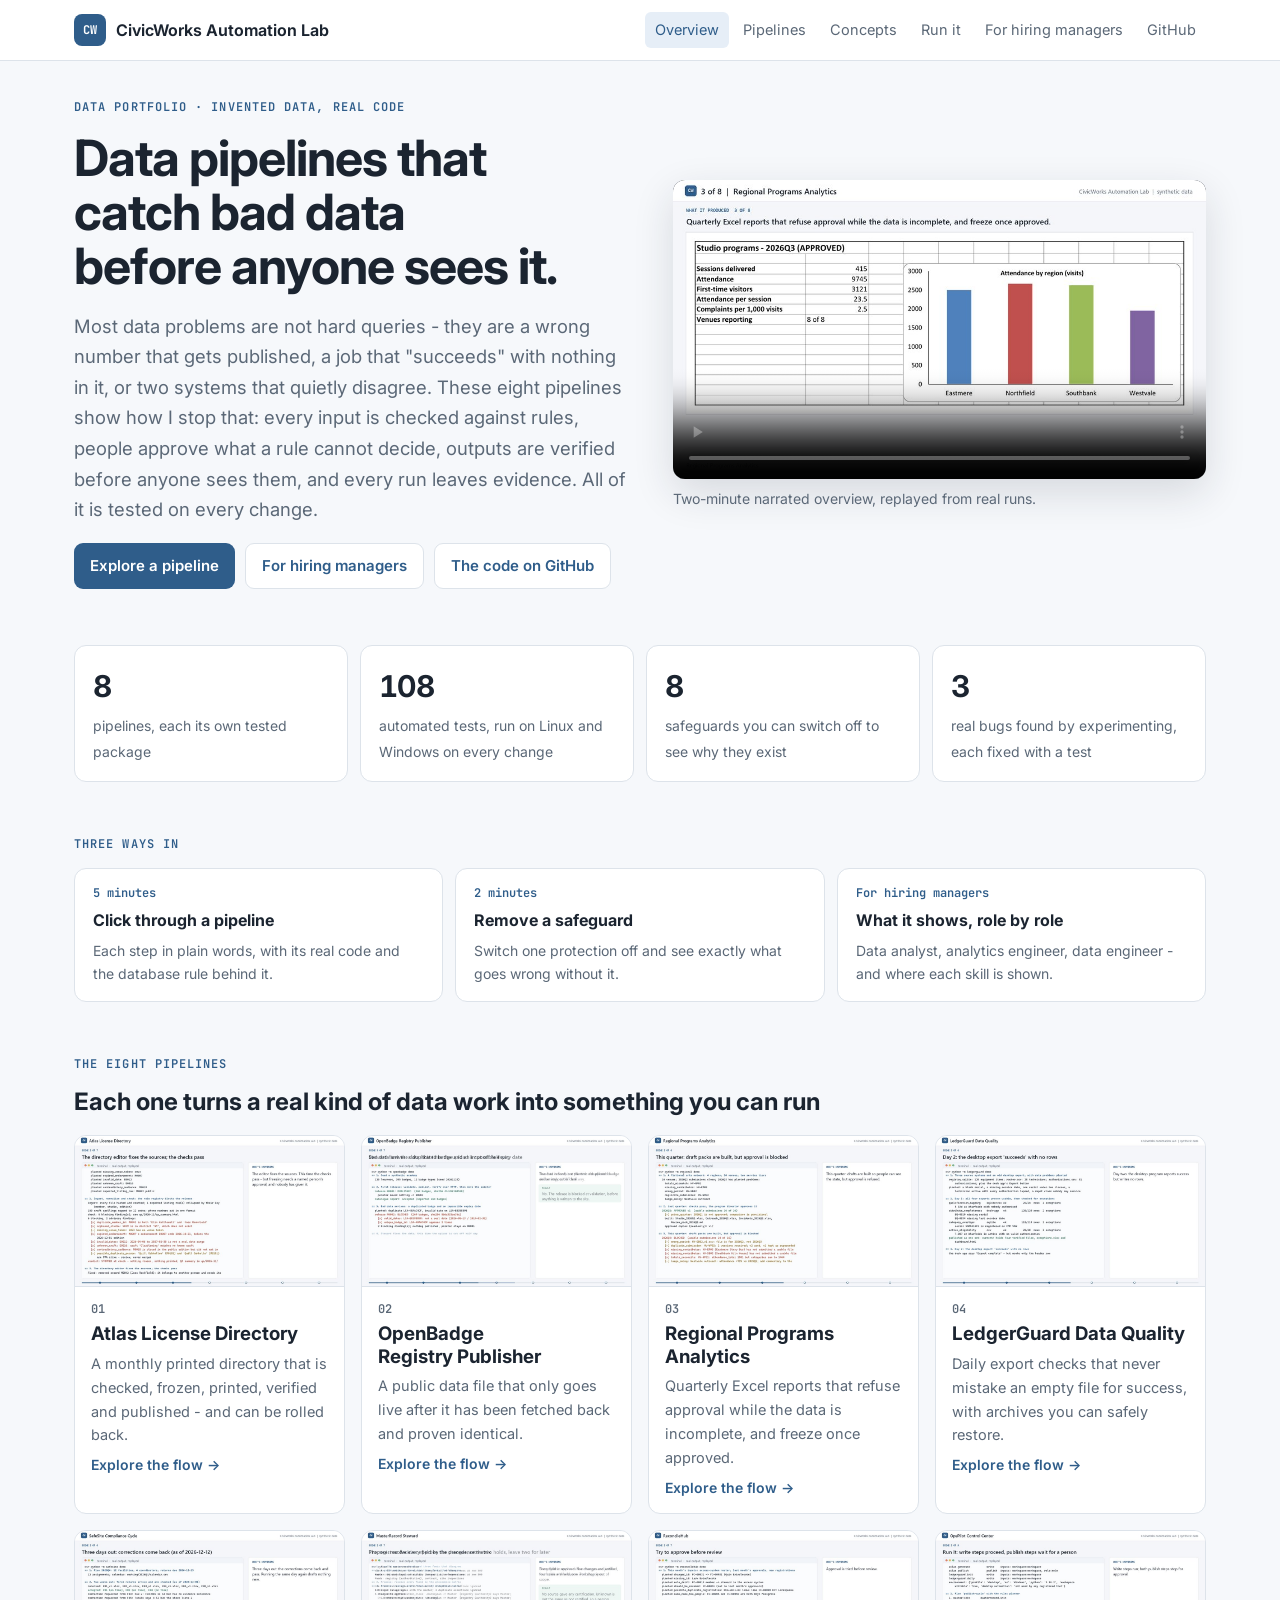
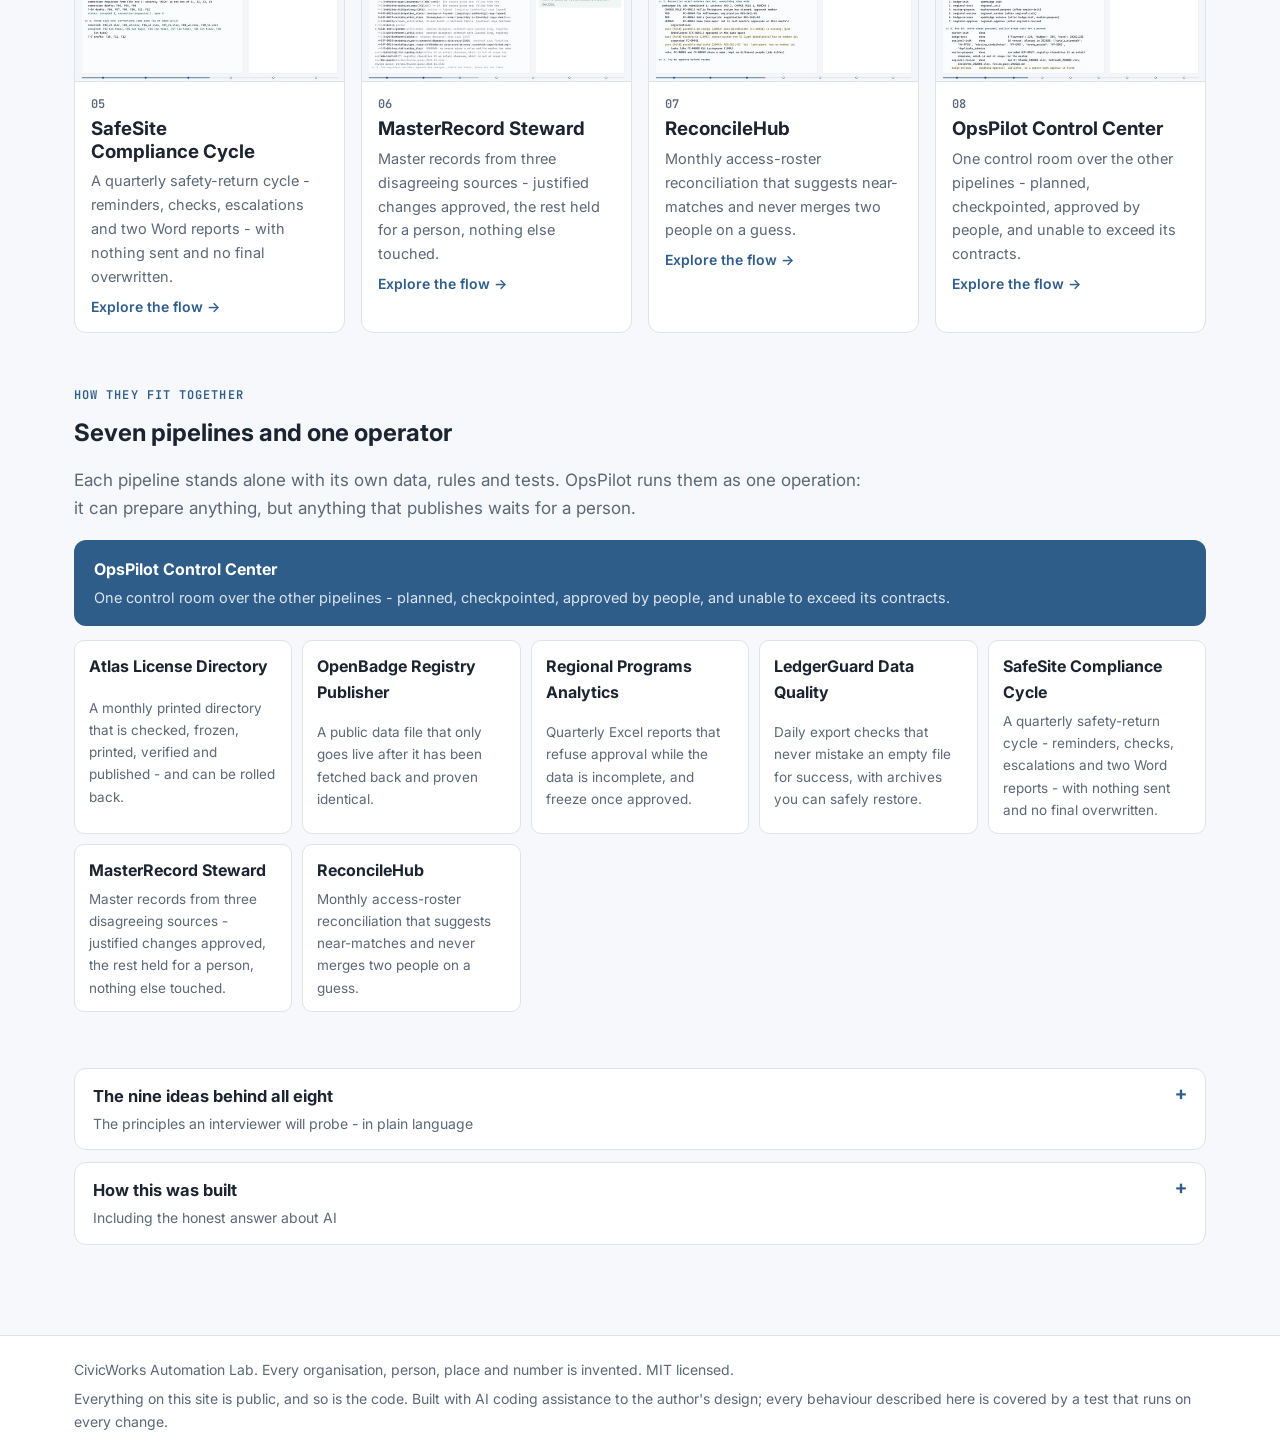
==== commit e8f5a517: "Flows, safeguard switches, calmer pages, hiring guide; prep kept private - Every pipeline has an int" ====
--- a/docs/index.html
+++ b/docs/index.html
@@ -2,52 +2,50 @@
 <meta name="viewport" content="width=device-width, initial-scale=1"><title>CivicWorks Automation Lab</title>
 <meta name="description" content="Eight tested data pipelines on invented data: validation, approvals, rollback, orchestration.">
 <link rel="preconnect" href="https://fonts.googleapis.com"><link rel="stylesheet" href="https://fonts.googleapis.com/css2?family=Inter:wght@400;500;600;700&family=JetBrains+Mono:wght@400;600&display=swap">
-<link rel="stylesheet" href="assets/site.css"></head><body>
-<header class="top"><div class="in"><a class="brand" href="index.html"><i>CW</i>CivicWorks Automation Lab</a><nav><a href="index.html" class="on">Overview</a><a href="index.html#pipelines" class="">Pipelines</a><a href="learn.html" class="">Concepts</a><a href="run.html" class="">Run it</a><a href="roles.html" class="">For hiring teams</a><a href="https://github.com/data-dl/civicworks-automation-lab" class="">GitHub</a></nav></div></header>
+<link rel="stylesheet" href="assets/site.css"><link rel="stylesheet" href="assets/flow.css"></head><body>
+<header class="top"><div class="in"><a class="brand" href="index.html"><i>CW</i>CivicWorks Automation Lab</a><nav><a href="index.html" class="on">Overview</a><a href="index.html#pipelines" class="">Pipelines</a><a href="learn.html" class="">Concepts</a><a href="run.html" class="">Run it</a><a href="hiring.html" class="">For hiring managers</a><a href="https://github.com/data-dl/civicworks-automation-lab" class="">GitHub</a></nav></div></header>
 <main>
-<section class="hero" id="overview"><div style="display:grid;gap:18px"><span class="eyebrow">Data engineering portfolio &middot; invented data</span>
-  <h1>Reliable automation, from messy inputs to verified outputs.</h1>
-  <p class="lede">Eight data pipelines for invented organisations. Each one takes data with planted problems, catches them,
-  stops where a person has to decide, and leaves evidence of everything it did.</p>
-  <div class="ctas"><a class="btn" href="#pipelines">See the pipelines</a><a class="btn ghost" href="run.html">Run them yourself</a><a class="btn ghost" href="slides.html">6 slides</a>
-  <a class="btn ghost" href="https://github.com/data-dl/civicworks-automation-lab">Source on GitHub</a></div></div>
-  <video controls preload="metadata" poster="videos/overview-poster.jpg" src="videos/overview.mp4"></video></section>
-<section class="stats"><div class="stat"><b>8</b><span>pipelines, each a separate tested package</span></div>
-  <div class="stat"><b>108</b><span>automated tests (+11 for the Lab)</span></div><div class="stat"><b>2</b><span>operating systems in CI on every change</span></div>
-  <div class="stat"><b>14</b><span>experiments on the real code</span></div><div class="stat"><b>24</b><span>SQL questions, in your browser</span></div></section>
-<section><span class="eyebrow">Start here</span><h2>Four ways in, from two minutes to an afternoon</h2><div class="start">
-  <a href="#overview"><i>2 minutes</i><b>Watch the overview</b><span>Narrated, replayed from real runs.</span></a>
-  <a href="p/masterrecord.html#experiments"><i>5 minutes</i><b>Break the data, see what happens</b><span>Experiments on the real code: change one value, see only what it changed.</span></a>
-  <a href="p/regional.html#query"><i>10 minutes</i><b>Query a pipeline's database</b><span>It opens in your browser. Joins, CTEs, window functions.</span></a>
-  <a href="roles.html"><i>For hiring teams</i><b>What it shows, role by role</b><span>Data engineer, analytics engineer, data analyst - with links to the code.</span></a>
+<section class="hero" id="overview"><div style="display:grid;gap:18px"><span class="eyebrow">Data portfolio &middot; invented data, real code</span>
+  <h1>Data pipelines that catch bad data before anyone sees it.</h1>
+  <p class="lede">Most data problems are not hard queries - they are a wrong number that gets published, a job that &quot;succeeds&quot; with nothing in it, or two systems that quietly disagree. These eight pipelines show how I stop that: every input is checked against rules, people approve what a rule cannot decide, outputs are verified before anyone sees them, and every run leaves evidence. All of it is tested on every change.</p>
+  <div class="ctas"><a class="btn" href="p/masterrecord.html#flow">Explore a pipeline</a><a class="btn ghost" href="hiring.html">For hiring managers</a>
+  <a class="btn ghost" href="https://github.com/data-dl/civicworks-automation-lab">The code on GitHub</a></div></div>
+  <div style="display:grid;gap:8px"><video controls preload="metadata" poster="videos/overview-poster.jpg" src="videos/overview.mp4"></video>
+  <span class="m">Two-minute narrated overview, replayed from real runs.</span></div></section>
+<section class="stats"><div class="stat"><b>8</b><span>pipelines, each its own tested package</span></div>
+  <div class="stat"><b>108</b><span>automated tests, run on Linux and Windows on every change</span></div>
+  <div class="stat"><b>8</b><span>safeguards you can switch off to see why they exist</span></div>
+  <div class="stat"><b>3</b><span>real bugs found by experimenting, each fixed with a test</span></div></section>
+<section><span class="eyebrow">Three ways in</span><div class="start">
+  <a href="p/masterrecord.html#flow"><i>5 minutes</i><b>Click through a pipeline</b><span>Each step in plain words, with its real code and the database rule behind it.</span></a>
+  <a href="p/openbadge.html#switch"><i>2 minutes</i><b>Remove a safeguard</b><span>Switch one protection off and see exactly what goes wrong without it.</span></a>
+  <a href="hiring.html"><i>For hiring managers</i><b>What it shows, role by role</b><span>Data analyst, analytics engineer, data engineer - and where each skill is shown.</span></a>
 </div></section>
-<section id="pipelines"><span class="eyebrow">The pipelines</span><h2>Each one shown running, with its real outputs</h2>
-  <div class="grid"><a class="card" href="p/atlas.html"><img src="videos/atlas-poster.jpg" alt="" loading="lazy">
+<section id="pipelines"><span class="eyebrow">The eight pipelines</span><h2>Each one turns a real kind of data work into something you can run</h2>
+  <div class="grid"><a class="card" href="p/atlas.html#flow"><img src="videos/atlas-poster.jpg" alt="" loading="lazy">
       <div class="b"><span class="n">01</span><h3>Atlas License Directory</h3><p>A monthly printed directory that is checked, frozen, printed, verified and published - and can be rolled back.</p>
-      <div class="chips"><span class="chip">ETL from several sources</span><span class="chip">data-quality rule registry</span><span class="chip">normalisation</span></div></div></a><a class="card" href="p/openbadge.html"><img src="videos/openbadge-poster.jpg" alt="" loading="lazy">
+      <span class="go">Explore the flow &rarr;</span></div></a><a class="card" href="p/openbadge.html#flow"><img src="videos/openbadge-poster.jpg" alt="" loading="lazy">
       <div class="b"><span class="n">02</span><h3>OpenBadge Registry Publisher</h3><p>A public data file that only goes live after it has been fetched back and proven identical.</p>
-      <div class="chips"><span class="chip">JSON and JSON Schema</span><span class="chip">canonical serialisation</span><span class="chip">release engineering</span></div></div></a><a class="card" href="p/regional.html"><img src="videos/regional-poster.jpg" alt="" loading="lazy">
+      <span class="go">Explore the flow &rarr;</span></div></a><a class="card" href="p/regional.html#flow"><img src="videos/regional-poster.jpg" alt="" loading="lazy">
       <div class="b"><span class="n">03</span><h3>Regional Programs Analytics</h3><p>Quarterly Excel reports that refuse approval while the data is incomplete, and freeze once approved.</p>
-      <div class="chips"><span class="chip">Excel reporting with live formulas</span><span class="chip">data validation</span><span class="chip">reconciliation of totals</span></div></div></a><a class="card" href="p/ledgerguard.html"><img src="videos/ledgerguard-poster.jpg" alt="" loading="lazy">
+      <span class="go">Explore the flow &rarr;</span></div></a><a class="card" href="p/ledgerguard.html#flow"><img src="videos/ledgerguard-poster.jpg" alt="" loading="lazy">
       <div class="b"><span class="n">04</span><h3>LedgerGuard Data Quality</h3><p>Daily export checks that never mistake an empty file for success, with archives you can safely restore.</p>
-      <div class="chips"><span class="chip">data-quality checks across sources</span><span class="chip">export validation</span><span class="chip">schema drift detection</span></div></div></a><a class="card" href="p/safesite.html"><img src="videos/safesite-poster.jpg" alt="" loading="lazy">
+      <span class="go">Explore the flow &rarr;</span></div></a><a class="card" href="p/safesite.html#flow"><img src="videos/safesite-poster.jpg" alt="" loading="lazy">
       <div class="b"><span class="n">05</span><h3>SafeSite Compliance Cycle</h3><p>A quarterly safety-return cycle - reminders, checks, escalations and two Word reports - with nothing sent and no final overwritten.</p>
-      <div class="chips"><span class="chip">workflow and deadline tracking</span><span class="chip">spreadsheet validation</span><span class="chip">reminder logic</span></div></div></a><a class="card" href="p/masterrecord.html"><img src="videos/masterrecord-poster.jpg" alt="" loading="lazy">
+      <span class="go">Explore the flow &rarr;</span></div></a><a class="card" href="p/masterrecord.html#flow"><img src="videos/masterrecord-poster.jpg" alt="" loading="lazy">
       <div class="b"><span class="n">06</span><h3>MasterRecord Steward</h3><p>Master records from three disagreeing sources - justified changes approved, the rest held for a person, nothing else touched.</p>
-      <div class="chips"><span class="chip">master data management</span><span class="chip">source precedence</span><span class="chip">conflict detection</span></div></div></a><a class="card" href="p/reconcilehub.html"><img src="videos/reconcilehub-poster.jpg" alt="" loading="lazy">
+      <span class="go">Explore the flow &rarr;</span></div></a><a class="card" href="p/reconcilehub.html#flow"><img src="videos/reconcilehub-poster.jpg" alt="" loading="lazy">
       <div class="b"><span class="n">07</span><h3>ReconcileHub</h3><p>Monthly access-roster reconciliation that suggests near-matches and never merges two people on a guess.</p>
-      <div class="chips"><span class="chip">entity resolution</span><span class="chip">identifier normalisation</span><span class="chip">fuzzy matching with review</span></div></div></a><a class="card" href="p/opspilot.html"><img src="videos/opspilot-poster.jpg" alt="" loading="lazy">
+      <span class="go">Explore the flow &rarr;</span></div></a><a class="card" href="p/opspilot.html#flow"><img src="videos/opspilot-poster.jpg" alt="" loading="lazy">
       <div class="b"><span class="n">08</span><h3>OpsPilot Control Center</h3><p>One control room over the other pipelines - planned, checkpointed, approved by people, and unable to exceed its contracts.</p>
-      <div class="chips"><span class="chip">workflow orchestration</span><span class="chip">dependency graphs</span><span class="chip">checkpoint and resume</span></div></div></a></div></section>
-<section><span class="eyebrow">Architecture</span><h2>How it fits together</h2>
-  <p class="lede">Each pipeline stands alone with its own data, rules and tests. OpsPilot runs them as one operation through a fixed list of
-  allowed actions, waits for people before anything is published, and resumes from verified checkpoints.</p><div class="arch"><div class="ops"><b>OpsPilot Control Center</b><span>One control room over the other pipelines - planned, checkpointed, approved by people, and unable to exceed its contracts.</span></div>
-      <div class="row"><a class="p" href="p/atlas.html"><b>Atlas License Directory</b><span>Ingest &rarr; ... &rarr; Publish</span></a><a class="p" href="p/openbadge.html"><b>OpenBadge Registry Publisher</b><span>Snapshot &rarr; ... &rarr; Switch pointer</span></a><a class="p" href="p/regional.html"><b>Regional Programs Analytics</b><span>Discover &rarr; ... &rarr; Approve</span></a><a class="p" href="p/ledgerguard.html"><b>LedgerGuard Data Quality</b><span>Export &rarr; ... &rarr; Archive and publish</span></a><a class="p" href="p/safesite.html"><b>SafeSite Compliance Cycle</b><span>Plan &rarr; ... &rarr; Report</span></a><a class="p" href="p/masterrecord.html"><b>MasterRecord Steward</b><span>Assert &rarr; ... &rarr; Write back</span></a><a class="p" href="p/reconcilehub.html"><b>ReconcileHub</b><span>Normalise &rarr; ... &rarr; Commit</span></a></div></div></section>
-<section><span class="eyebrow">Skills, with evidence</span><h2>Where each skill is shown</h2><div class="scroll"><table class="matrix"><tr><th>skill</th><th>Atlas</th><th>OpenBadge</th><th>Regional</th><th>LedgerGuard</th><th>SafeSite</th><th>MasterRecord</th><th>ReconcileHub</th><th>OpsPilot</th></tr><tr><td>Ingestion from several sources</td><td><span class=dot>&#9679;</span></td><td></td><td><span class=dot>&#9679;</span></td><td><span class=dot>&#9679;</span></td><td></td><td><span class=dot>&#9679;</span></td><td><span class=dot>&#9679;</span></td><td></td></tr><tr><td>Schemas, keys and migrations</td><td><span class=dot>&#9679;</span></td><td><span class=dot>&#9679;</span></td><td><span class=dot>&#9679;</span></td><td><span class=dot>&#9679;</span></td><td><span class=dot>&#9679;</span></td><td><span class=dot>&#9679;</span></td><td><span class=dot>&#9679;</span></td><td><span class=dot>&#9679;</span></td></tr><tr><td>Data-quality rules that block</td><td><span class=dot>&#9679;</span></td><td><span class=dot>&#9679;</span></td><td><span class=dot>&#9679;</span></td><td><span class=dot>&#9679;</span></td><td><span class=dot>&#9679;</span></td><td></td><td></td><td></td></tr><tr><td>Human approval gates</td><td><span class=dot>&#9679;</span></td><td></td><td><span class=dot>&#9679;</span></td><td></td><td><span class=dot>&#9679;</span></td><td><span class=dot>&#9679;</span></td><td><span class=dot>&#9679;</span></td><td><span class=dot>&#9679;</span></td></tr><tr><td>Versioned outputs and rollback</td><td><span class=dot>&#9679;</span></td><td><span class=dot>&#9679;</span></td><td><span class=dot>&#9679;</span></td><td><span class=dot>&#9679;</span></td><td></td><td></td><td><span class=dot>&#9679;</span></td><td></td></tr><tr><td>Checkpoint and resume</td><td><span class=dot>&#9679;</span></td><td></td><td></td><td></td><td></td><td></td><td></td><td><span class=dot>&#9679;</span></td></tr><tr><td>Idempotent reruns</td><td></td><td></td><td><span class=dot>&#9679;</span></td><td></td><td><span class=dot>&#9679;</span></td><td><span class=dot>&#9679;</span></td><td><span class=dot>&#9679;</span></td><td><span class=dot>&#9679;</span></td></tr><tr><td>Excel / Word / PDF / JSON outputs</td><td><span class=dot>&#9679;</span></td><td><span class=dot>&#9679;</span></td><td><span class=dot>&#9679;</span></td><td><span class=dot>&#9679;</span></td><td><span class=dot>&#9679;</span></td><td><span class=dot>&#9679;</span></td><td><span class=dot>&#9679;</span></td><td></td></tr><tr><td>Orchestration and safe agents</td><td></td><td></td><td></td><td></td><td></td><td></td><td></td><td><span class=dot>&#9679;</span></td></tr></table></div></section>
-<section><span class="eyebrow">Design principles</span><h2>Nine ideas behind all eight</h2><div class="grid"><div class="panel"><span class="eyebrow">01</span><h3>Every pipeline is a line of stations</h3><p class="lede" style="font-size:15.5px">Data goes in one end, passes stations in a fixed order - read it, clean it, check it, decide, build the output, check the output, release it, keep a copy - and comes out the other end. Each station does one job. When something goes wrong you know exactly which station caught it.</p></div><div class="panel"><span class="eyebrow">02</span><h3>All the data is invented, on purpose, and repeatable</h3><p class="lede" style="font-size:15.5px">A generator program makes up every organisation, person and number from a starting number called a seed. Same seed, same data, byte for byte. It also plants specific mistakes so the checks have something real to catch, and the tests know exactly what should be caught.</p></div><div class="panel"><span class="eyebrow">03</span><h3>Check before anything is used, and name the problem</h3><p class="lede" style="font-size:15.5px">Before data becomes an output, rules run over it. A blocking problem stops the run and says which record and why. An advisory problem is reported but does not stop it. Nothing is silently fixed or silently skipped.</p></div><div class="panel"><span class="eyebrow">04</span><h3>The computer never guesses about what needs judgment</h3><p class="lede" style="font-size:15.5px">When two sources disagree and no rule settles it, or two names are almost the same, the pipeline holds the case and asks a named person. Their decision, with their role and reason, is recorded. Anything that is published also waits for a named approval.</p></div><div class="panel"><span class="eyebrow">05</span><h3>Nothing good is ever overwritten</h3><p class="lede" style="font-size:15.5px">Releases, approved reports and snapshots are versioned. A new version is written next to the old one, never on top of it. A second approval of the same thing changes nothing; a real revision becomes version 2 with a reason.</p></div><div class="panel"><span class="eyebrow">06</span><h3>Running it twice is safe</h3><p class="lede" style="font-size:15.5px">Every pipeline can be run again on the same inputs without duplicating anything: the same reminder is not drafted twice, the same decision is not applied twice, the same roster is not approved twice.</p></div><div class="panel"><span class="eyebrow">07</span><h3>Fingerprints prove what happened</h3><p class="lede" style="font-size:15.5px">Every important file gets a SHA-256 fingerprint. Manifests list inputs and outputs with their fingerprints. A restore or rollback first re-checks the fingerprints; if a file has changed, it refuses.</p></div><div class="panel"><span class="eyebrow">08</span><h3>Release all at once, or not at all</h3><p class="lede" style="font-size:15.5px">Outputs are built and checked in a staging area first. Releasing them is one quick swap - a rename or a pointer change - so readers see the whole new version or the whole old one, never half of each.</p></div><div class="panel"><span class="eyebrow">09</span><h3>Every claim has a test, and every run leaves evidence</h3><p class="lede" style="font-size:15.5px">Each behaviour described in a README is checked by an automated test, and GitHub runs all the tests on fresh Linux and Windows machines after every change. Every run writes a manifest and readable reports.</p></div></div>
-  <p><a href="learn.html">Read them in depth, with the glossary &rarr;</a></p></section>
-<section class="panel"><h3>How this was built</h3><p>I used an AI coding assistant to write most of the code and documentation. I decided what each pipeline had to do, which mistakes it had to catch, where a person must approve, and what the tests must prove, and I reviewed the results. Every behaviour I describe has a test that anyone can run.</p></section>
-</main>
+      <span class="go">Explore the flow &rarr;</span></div></a></div></section>
+<section><span class="eyebrow">How they fit together</span><h2>Seven pipelines and one operator</h2>
+  <p class="lede">Each pipeline stands alone with its own data, rules and tests. OpsPilot runs them as one operation: it can prepare
+  anything, but anything that publishes waits for a person.</p><div class="arch"><div class="ops"><b>OpsPilot Control Center</b><span>One control room over the other pipelines - planned, checkpointed, approved by people, and unable to exceed its contracts.</span></div>
+      <div class="row"><a class="p" href="p/atlas.html#flow"><b>Atlas License Directory</b><span>A monthly printed directory that is checked, frozen, printed, verified and published - and can be rolled back.</span></a><a class="p" href="p/openbadge.html#flow"><b>OpenBadge Registry Publisher</b><span>A public data file that only goes live after it has been fetched back and proven identical.</span></a><a class="p" href="p/regional.html#flow"><b>Regional Programs Analytics</b><span>Quarterly Excel reports that refuse approval while the data is incomplete, and freeze once approved.</span></a><a class="p" href="p/ledgerguard.html#flow"><b>LedgerGuard Data Quality</b><span>Daily export checks that never mistake an empty file for success, with archives you can safely restore.</span></a><a class="p" href="p/safesite.html#flow"><b>SafeSite Compliance Cycle</b><span>A quarterly safety-return cycle - reminders, checks, escalations and two Word reports - with nothing sent and no final overwritten.</span></a><a class="p" href="p/masterrecord.html#flow"><b>MasterRecord Steward</b><span>Master records from three disagreeing sources - justified changes approved, the rest held for a person, nothing else touched.</span></a><a class="p" href="p/reconcilehub.html#flow"><b>ReconcileHub</b><span>Monthly access-roster reconciliation that suggests near-matches and never merges two people on a guess.</span></a></div></div></section>
+<section><details class='layer'><summary><b>The nine ideas behind all eight</b><span>The principles an interviewer will probe - in plain language</span></summary><div class='layer-body'><div class='grid'><div class="panel"><span class="eyebrow">01</span><h3>Every pipeline is a line of stations</h3><p class="m">Data goes in one end, passes stations in a fixed order - read it, clean it, check it, decide, build the output, check the output, release it, keep a copy - and comes out the other end. Each station does one job. When something goes wrong you know exactly which station caught it.</p></div><div class="panel"><span class="eyebrow">02</span><h3>All the data is invented, on purpose, and repeatable</h3><p class="m">A generator program makes up every organisation, person and number from a starting number called a seed. Same seed, same data, byte for byte. It also plants specific mistakes so the checks have something real to catch, and the tests know exactly what should be caught.</p></div><div class="panel"><span class="eyebrow">03</span><h3>Check before anything is used, and name the problem</h3><p class="m">Before data becomes an output, rules run over it. A blocking problem stops the run and says which record and why. An advisory problem is reported but does not stop it. Nothing is silently fixed or silently skipped.</p></div><div class="panel"><span class="eyebrow">04</span><h3>The computer never guesses about what needs judgment</h3><p class="m">When two sources disagree and no rule settles it, or two names are almost the same, the pipeline holds the case and asks a named person. Their decision, with their role and reason, is recorded. Anything that is published also waits for a named approval.</p></div><div class="panel"><span class="eyebrow">05</span><h3>Nothing good is ever overwritten</h3><p class="m">Releases, approved reports and snapshots are versioned. A new version is written next to the old one, never on top of it. A second approval of the same thing changes nothing; a real revision becomes version 2 with a reason.</p></div><div class="panel"><span class="eyebrow">06</span><h3>Running it twice is safe</h3><p class="m">Every pipeline can be run again on the same inputs without duplicating anything: the same reminder is not drafted twice, the same decision is not applied twice, the same roster is not approved twice.</p></div><div class="panel"><span class="eyebrow">07</span><h3>Fingerprints prove what happened</h3><p class="m">Every important file gets a SHA-256 fingerprint. Manifests list inputs and outputs with their fingerprints. A restore or rollback first re-checks the fingerprints; if a file has changed, it refuses.</p></div><div class="panel"><span class="eyebrow">08</span><h3>Release all at once, or not at all</h3><p class="m">Outputs are built and checked in a staging area first. Releasing them is one quick swap - a rename or a pointer change - so readers see the whole new version or the whole old one, never half of each.</p></div><div class="panel"><span class="eyebrow">09</span><h3>Every claim has a test, and every run leaves evidence</h3><p class="m">Each behaviour described in a README is checked by an automated test, and GitHub runs all the tests on fresh Linux and Windows machines after every change. Every run writes a manifest and readable reports.</p></div></div><p><a href='learn.html'>Read them in depth, with a glossary &rarr;</a></p></div></details>
+  <details class='layer'><summary><b>How this was built</b><span>Including the honest answer about AI</span></summary><div class='layer-body'><p>An AI coding assistant wrote most of the code and documentation to my design. I decided what each pipeline had to do, which mistakes it had to catch, where a person must approve, and what the tests had to prove, and I reviewed the results. Nothing is claimed without a test that anyone can run.</p></div></details></section></main>
 <footer><div class="in"><span>CivicWorks Automation Lab. Every organisation, person, place and number is invented. MIT licensed.</span>
-<span>Built with AI coding assistance to the author's design; every behaviour described here is covered by a test that runs on every change.</span></div></footer>
+<span>Everything on this site is public, and so is the code. Built with AI coding assistance to the author's design; every behaviour
+described here is covered by a test that runs on every change.</span></div></footer>
 </body></html>
--- a/docs/assets/site.css
+++ b/docs/assets/site.css
@@ -88,3 +88,11 @@
 .start{display:grid;grid-template-columns:repeat(auto-fit,minmax(210px,1fr));gap:12px}.start a{background:var(--panel);border:1px solid var(--line);
 border-radius:12px;padding:16px 18px;text-decoration:none;color:var(--ink);display:grid;gap:6px}.start a:hover{border-color:var(--accent)}
 .start b{font-size:16px}.start span{color:var(--muted);font-size:14px}.start i{font:600 12px var(--mono);color:var(--accent);font-style:normal}
+.phead{display:grid;gap:14px}.phead h1{font-size:clamp(30px,4vw,44px);letter-spacing:-.02em}.story p{max-width:80ch}
+.layer{background:var(--panel);border:1px solid var(--line);border-radius:12px;overflow:hidden}
+.layer>summary{cursor:pointer;list-style:none;padding:14px 18px;display:grid;gap:2px;position:relative;padding-right:44px}
+.layer>summary::-webkit-details-marker{display:none}.layer>summary::after{content:"+";position:absolute;right:18px;top:12px;font:600 20px var(--mono);color:var(--accent)}
+.layer[open]>summary::after{content:"\2212"}.layer>summary b{font-size:16.5px}.layer>summary span{color:var(--muted);font-size:14px}
+.layer[open]>summary{border-bottom:1px solid var(--line);background:var(--soft)}.layer-body{padding:16px 18px;display:grid;gap:14px;min-width:0}
+.layer-body>.panel{border:none;padding:0}section>.layer+.layer{margin-top:-6px}
+.card .go{font-size:14px;font-weight:600;color:var(--accent)}
--- a/docs/assets/flow.css
+++ b/docs/assets/flow.css
@@ -0,0 +1,58 @@
+/* The pipeline flow (flow.js). Muted blue and slate; exits use soft, distinct tints. Shared by site and Lab. */
+.fl { --fl-line: var(--line, #dde3ea); --fl-panel: var(--panel, #fff); --fl-ink: var(--ink, #1b2430); --fl-muted: var(--muted, #5b6877);
+  --fl-accent: var(--accent, #2f5d8a); --fl-accent-soft: var(--accent-soft, #e6eef7); --fl-mono: var(--mono, "JetBrains Mono", Consolas, monospace);
+  display: grid; gap: 14px; min-width: 0 }
+.fl-shape { color: var(--fl-muted); margin: 0; max-width: 78ch }
+.fl-line { display: flex; align-items: stretch; gap: 6px; overflow-x: auto; padding: 4px 2px 10px }
+.fl-node { flex: 1 1 0; min-width: 150px; max-width: 230px; text-align: left; display: grid; gap: 5px; align-content: start;
+  background: var(--fl-panel); color: var(--fl-ink); border: 1px solid var(--fl-line); border-radius: 12px; padding: 12px 13px;
+  font: inherit; cursor: pointer; transition: border-color .15s, box-shadow .15s }
+.fl-node:hover { border-color: var(--fl-accent) }
+.fl-node.on { border-color: var(--fl-accent); box-shadow: 0 0 0 3px var(--fl-accent-soft) }
+.fl-node b { font-size: 15px; line-height: 1.25 }
+.fl-does { color: var(--fl-muted); font-size: 13px; line-height: 1.4 }
+.fl-n { font: 600 12px var(--fl-mono); color: var(--fl-accent) }
+.fl-arrow { align-self: center; color: var(--fl-muted); font-size: 18px; flex: 0 0 auto }
+.fl-exit { display: inline-block; font-size: 12px; font-weight: 600; padding: 2px 8px; border-radius: 99px; width: fit-content }
+.fl-exit.stop, .fl-exit.refuse { background: #f6e4e0; color: #8f3a2b }
+.fl-exit.hold { background: #f5ecd8; color: #7a5612 }
+.fl-exit.quarantine { background: #f1e9df; color: #6d5130 }
+.fl-exit.rollback { background: #e6eef7; color: #2f5d8a }
+.fl-sw { font: 600 11px var(--fl-mono); letter-spacing: .05em; text-transform: uppercase; color: var(--fl-accent) }
+.fl-legend { display: flex; flex-wrap: wrap; gap: 8px; align-items: center; color: var(--fl-muted); font-size: 13.5px }
+.fl-legend > span:first-child { margin-right: 6px }
+.fl-detail { background: var(--fl-panel); border: 1px solid var(--fl-line); border-radius: 12px; padding: 18px 20px; display: grid; gap: 12px; min-width: 0 }
+.fl-head { display: flex; align-items: baseline; gap: 10px } .fl-head h3 { margin: 0; font-size: 20px }
+.fl-detail p { margin: 0 } .fl-plain { margin: 0; padding-left: 20px; display: grid; gap: 4px }
+.fl-m { color: var(--fl-muted); font-size: 13.5px }
+.fl-switch { border: 1px solid var(--fl-line); border-left: 4px solid var(--fl-accent); border-radius: 0 10px 10px 0; padding: 14px 16px;
+  display: grid; gap: 8px; background: color-mix(in srgb, var(--fl-accent-soft) 40%, var(--fl-panel)) }
+.fl-switch h4 { margin: 0; font-size: 16px }
+.fl-eyebrow { font: 600 11.5px var(--fl-mono); letter-spacing: .08em; text-transform: uppercase; color: var(--fl-accent) }
+.fl-predict { background: #f5ecd8; border-radius: 8px; padding: 8px 12px }
+.fl-btn { font: inherit; font-weight: 600; font-size: 14.5px; border: none; border-radius: 9px; padding: 9px 14px; cursor: pointer;
+  background: var(--fl-accent); color: #fff; width: fit-content }
+.fl-btn.ghost { background: var(--fl-panel); color: var(--fl-accent); border: 1px solid var(--fl-line) }
+.fl-btn:disabled { opacity: .4; cursor: default }
+.fl-result { display: grid; gap: 8px }
+.fl-note { background: var(--fl-accent-soft); border-radius: 8px; padding: 10px 14px }
+.fl-note.defend { background: color-mix(in srgb, var(--fl-accent-soft) 50%, var(--fl-panel)); border: 1px dashed var(--fl-line) }
+.fl-note.bad { background: #f6e4e0 }
+.fl-diff, .fl-code { font: 12.5px/1.55 var(--fl-mono); background: #f8fafc; border: 1px solid var(--fl-line); border-radius: 8px; padding: 10px 12px;
+  overflow: auto; max-height: 360px; margin: 0; white-space: pre; color: #1b2430 }
+.fl-diff span { display: block } .fl-diff .plus { background: #e6eef7 } .fl-diff .minus { background: #f6e4e0; color: #5b6877; text-decoration: line-through }
+.fl-diff .h { font-weight: 700; margin-top: 6px }
+.fl-more { border-top: 1px solid var(--fl-line); padding-top: 10px } .fl-more summary { cursor: pointer; font-weight: 600 }
+.fl-more[open] summary { margin-bottom: 8px }
+.fl-parts { border-collapse: collapse; width: 100%; font-size: 14px; margin-top: 8px }
+.fl-parts th, .fl-parts td { text-align: left; padding: 7px 9px; border-bottom: 1px solid var(--fl-line); vertical-align: top }
+.fl-parts th { color: var(--fl-muted); font-weight: 600 } .fl-parts code { font: 12.5px var(--fl-mono); white-space: normal }
+.fl-nav { display: flex; gap: 8px; justify-content: space-between }
+@media (max-width: 760px) {
+  .fl-line { flex-direction: column } .fl-node { max-width: none } .fl-arrow { transform: rotate(90deg) }
+}
+@media (prefers-color-scheme: dark) {
+  .fl-diff, .fl-code { background: #1a222b; color: #e4eaf0 } .fl-diff .plus { background: #23344a } .fl-diff .minus { background: #3a2622; color: #9aa8b6 }
+  .fl-predict { background: #3a3220 } .fl-note.bad, .fl-exit.stop, .fl-exit.refuse { background: #3a2622; color: #f0b9ad }
+  .fl-exit.hold, .fl-exit.quarantine { background: #3a3220; color: #e8cf98 } .fl-exit.rollback { background: #23344a; color: #9cc3e6 }
+}
